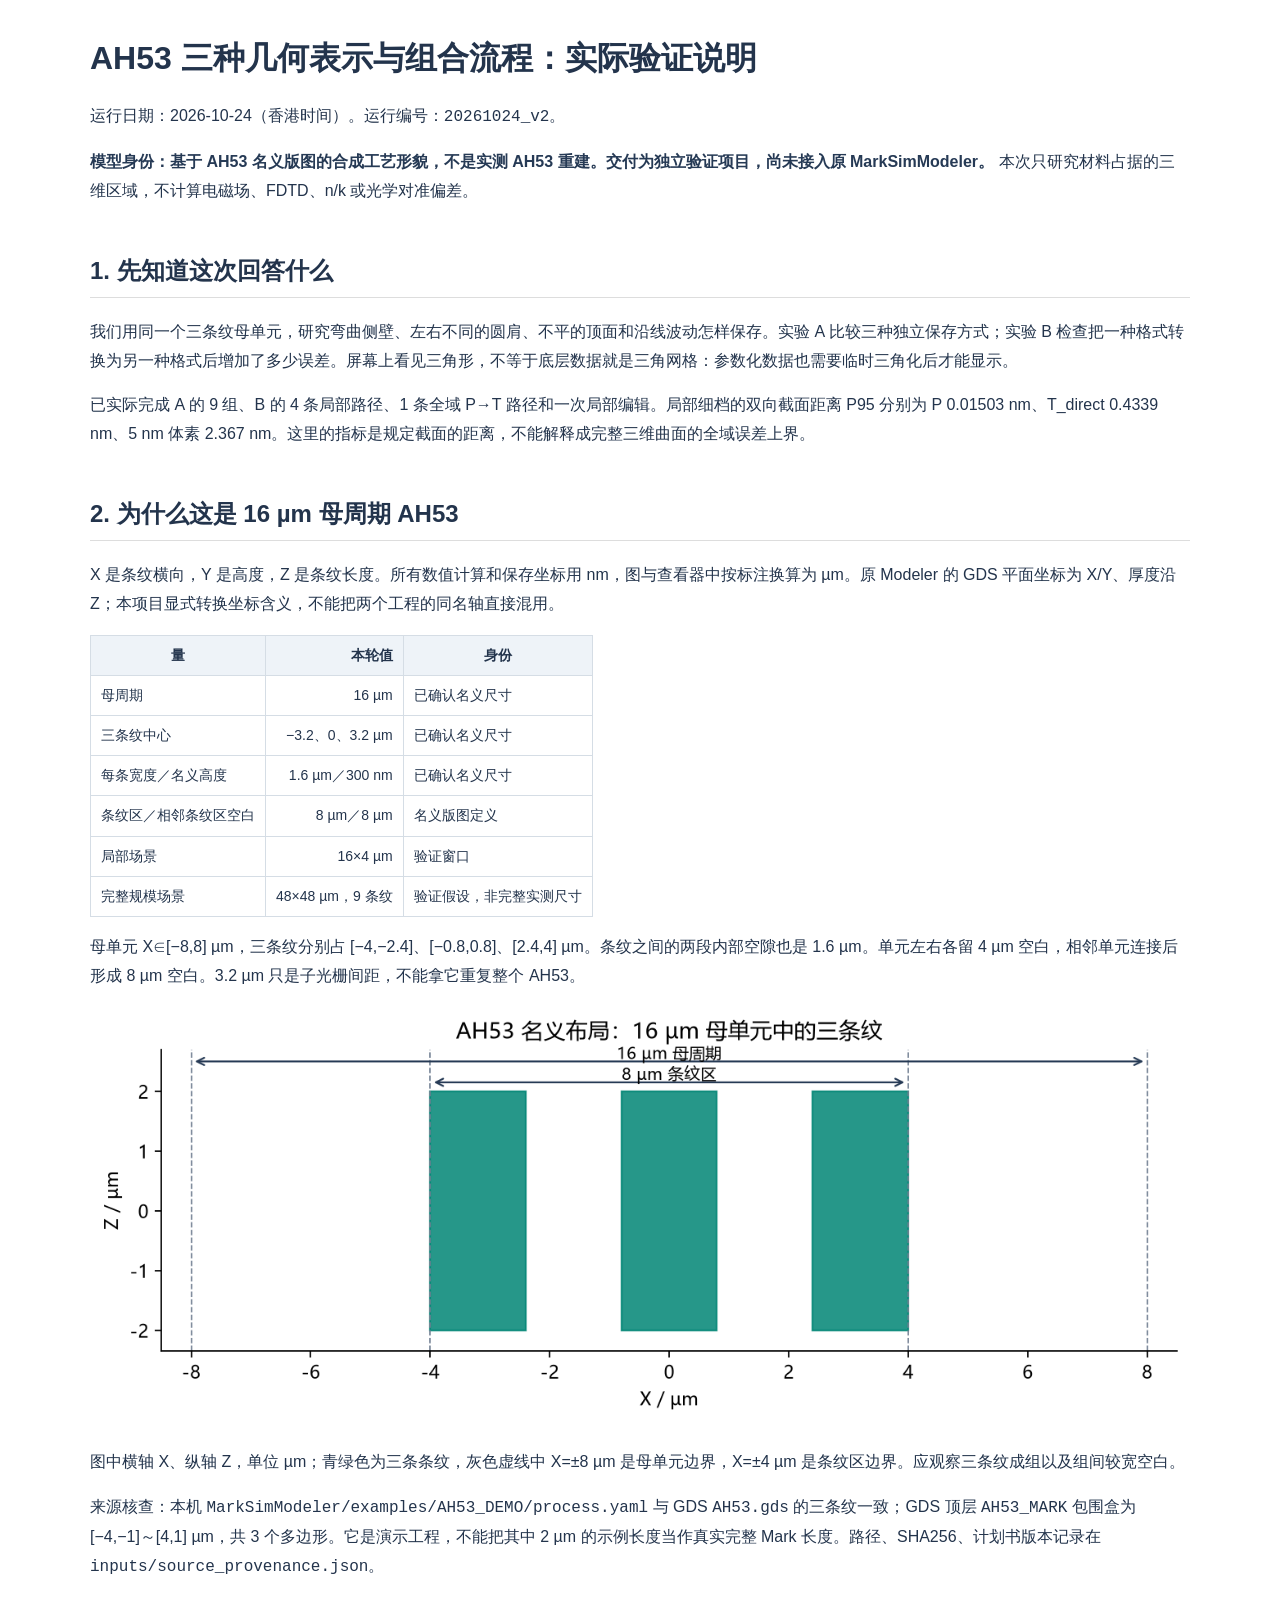
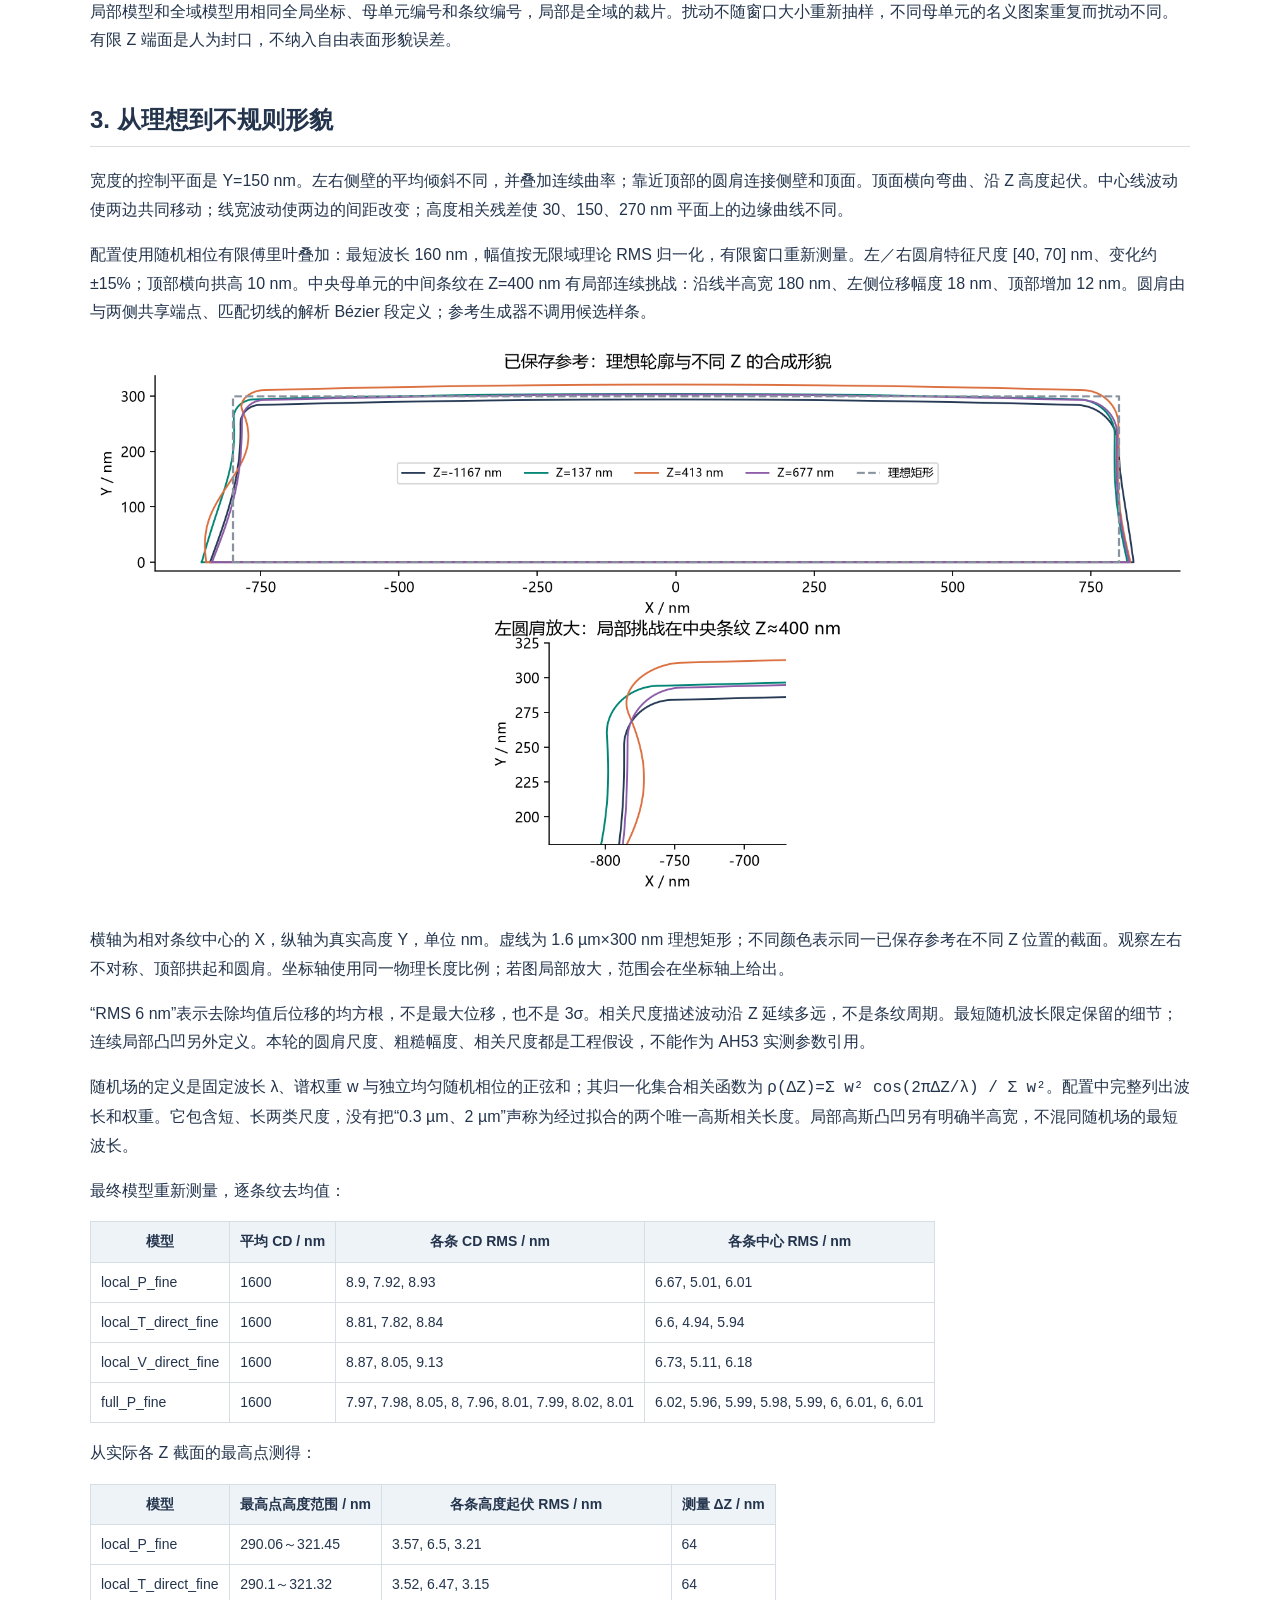
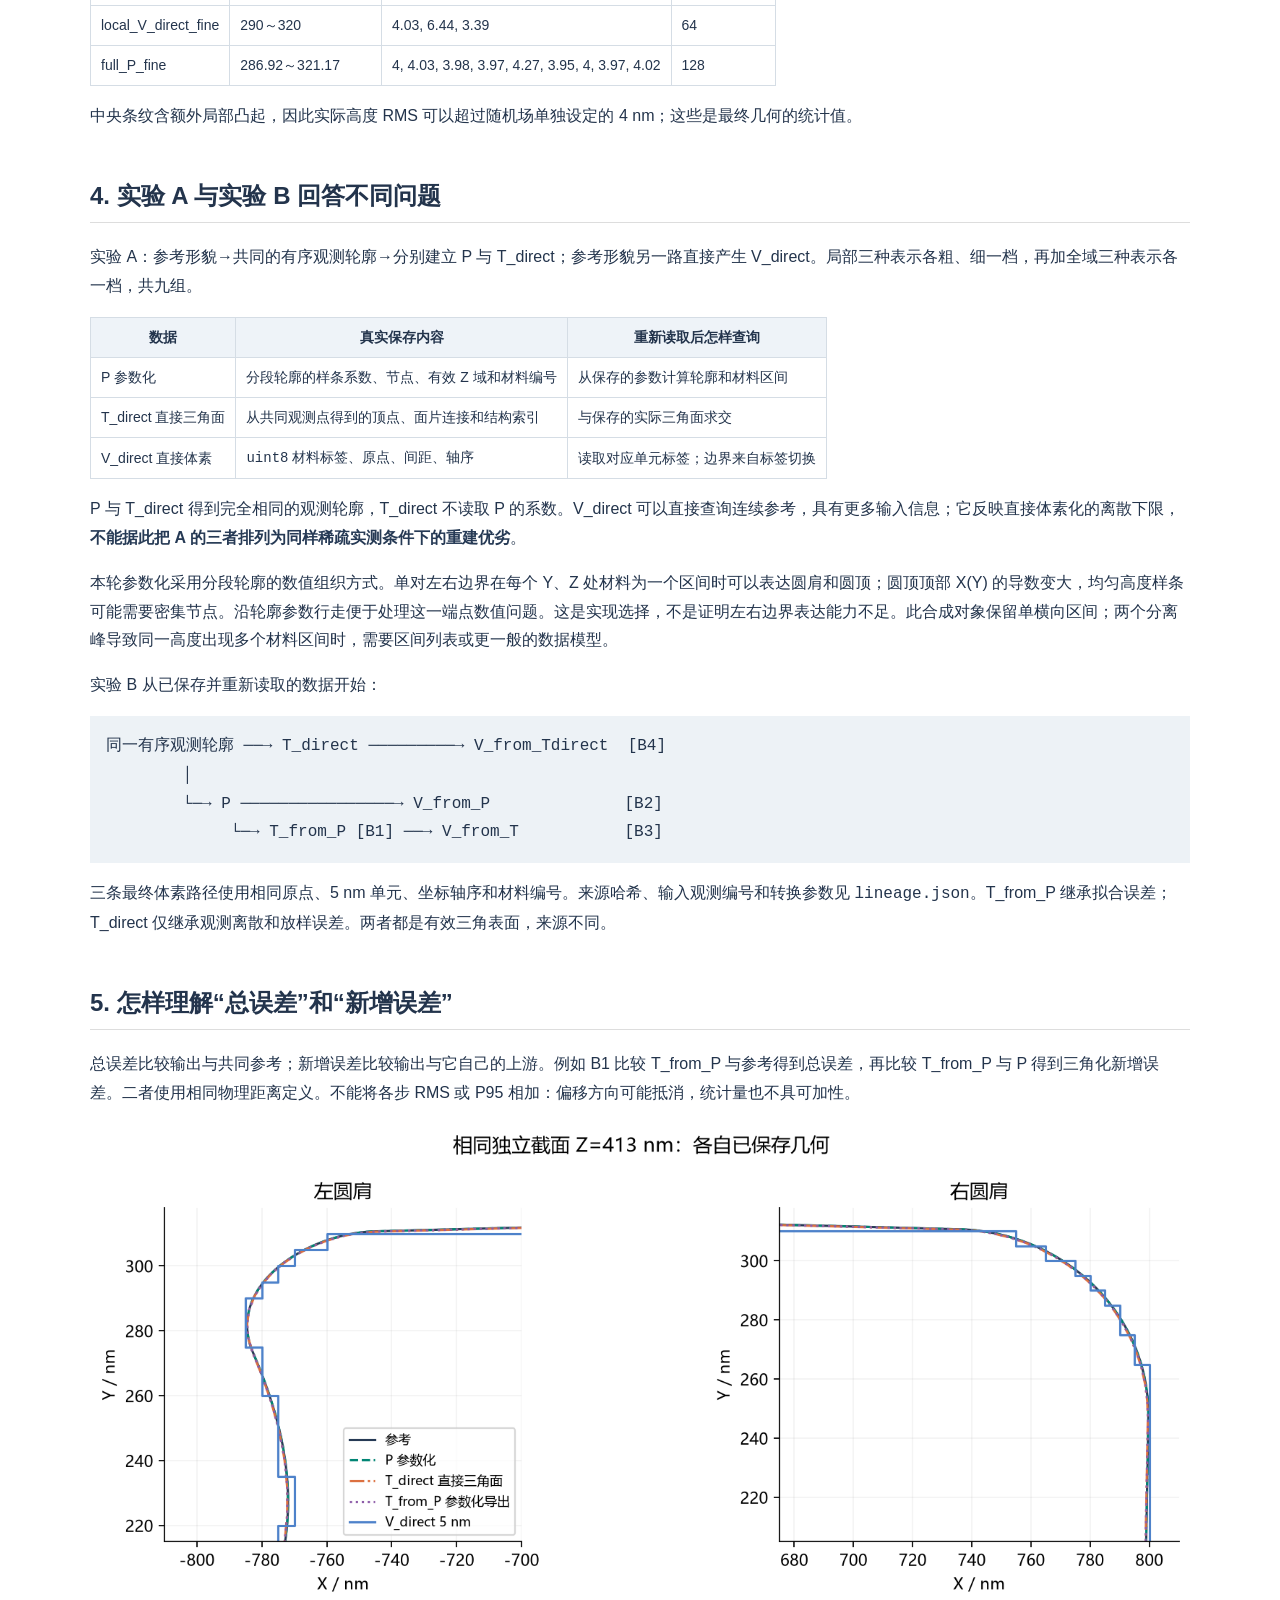
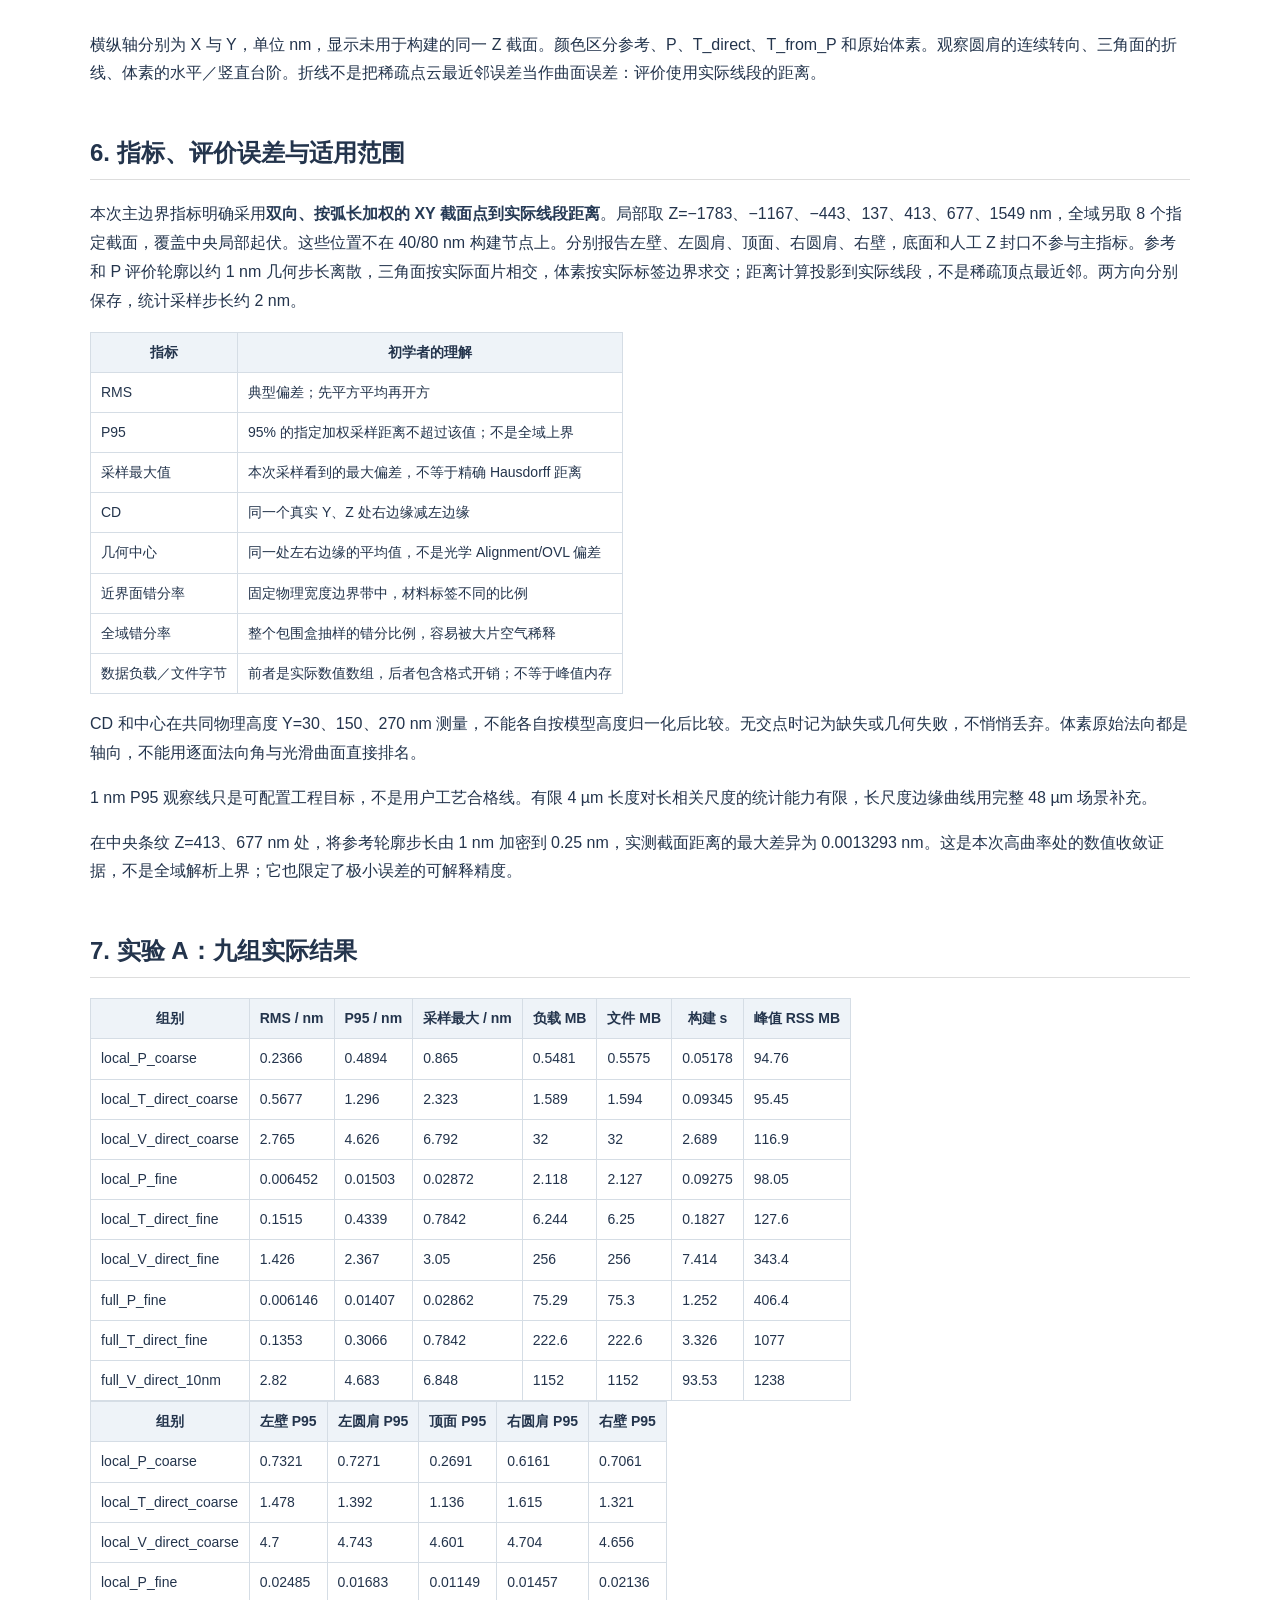
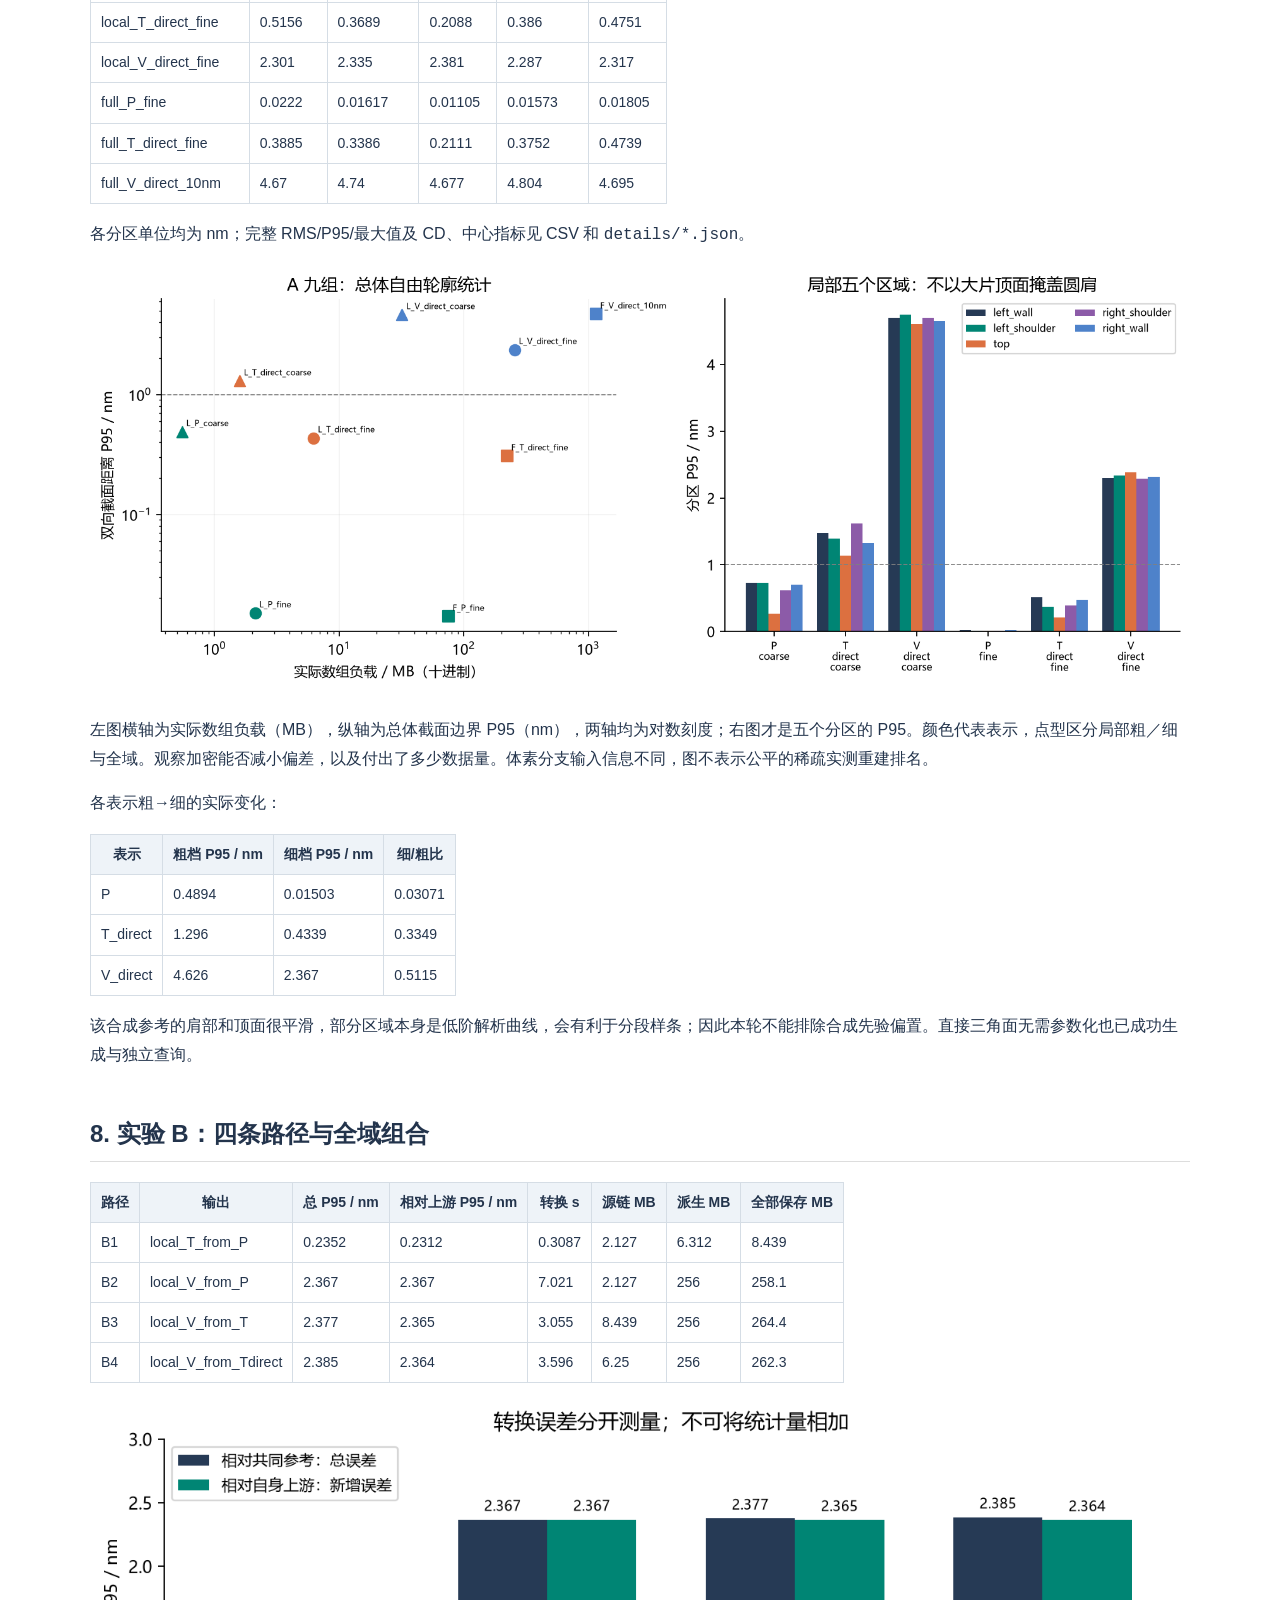
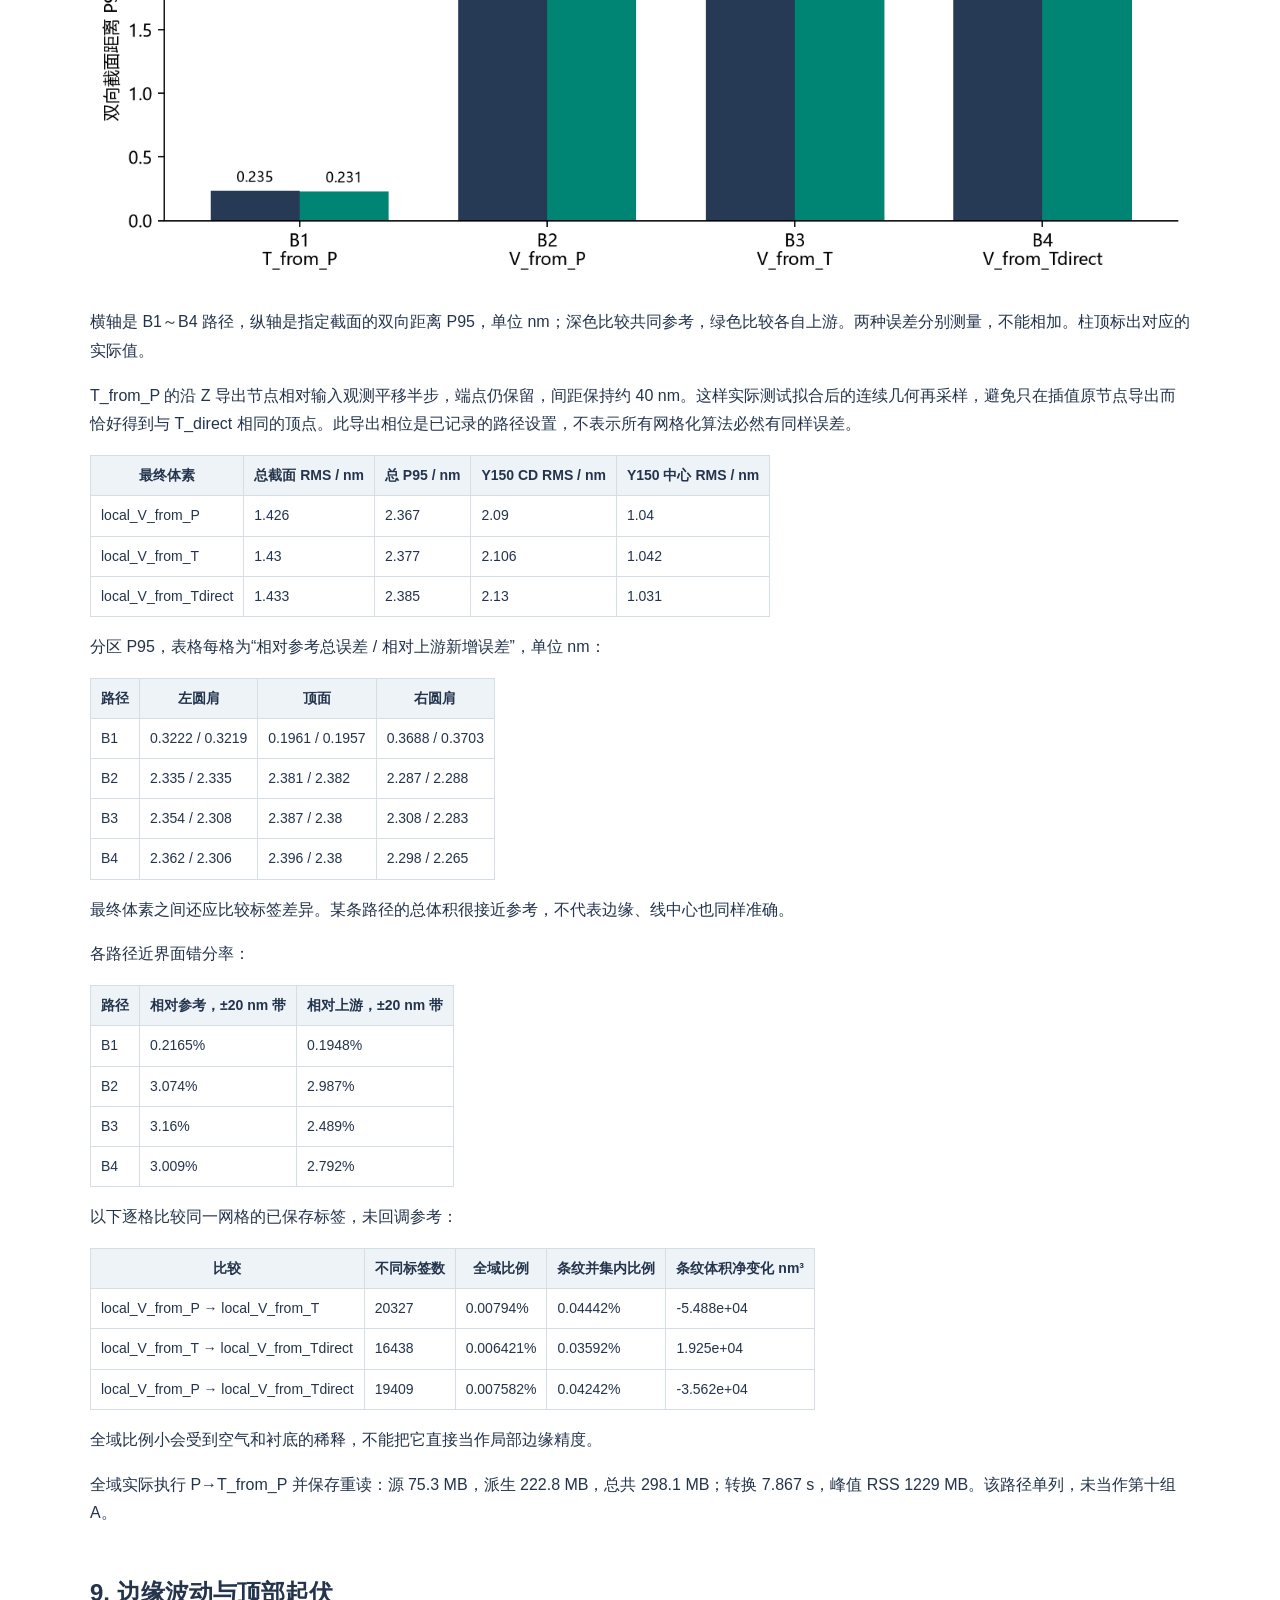
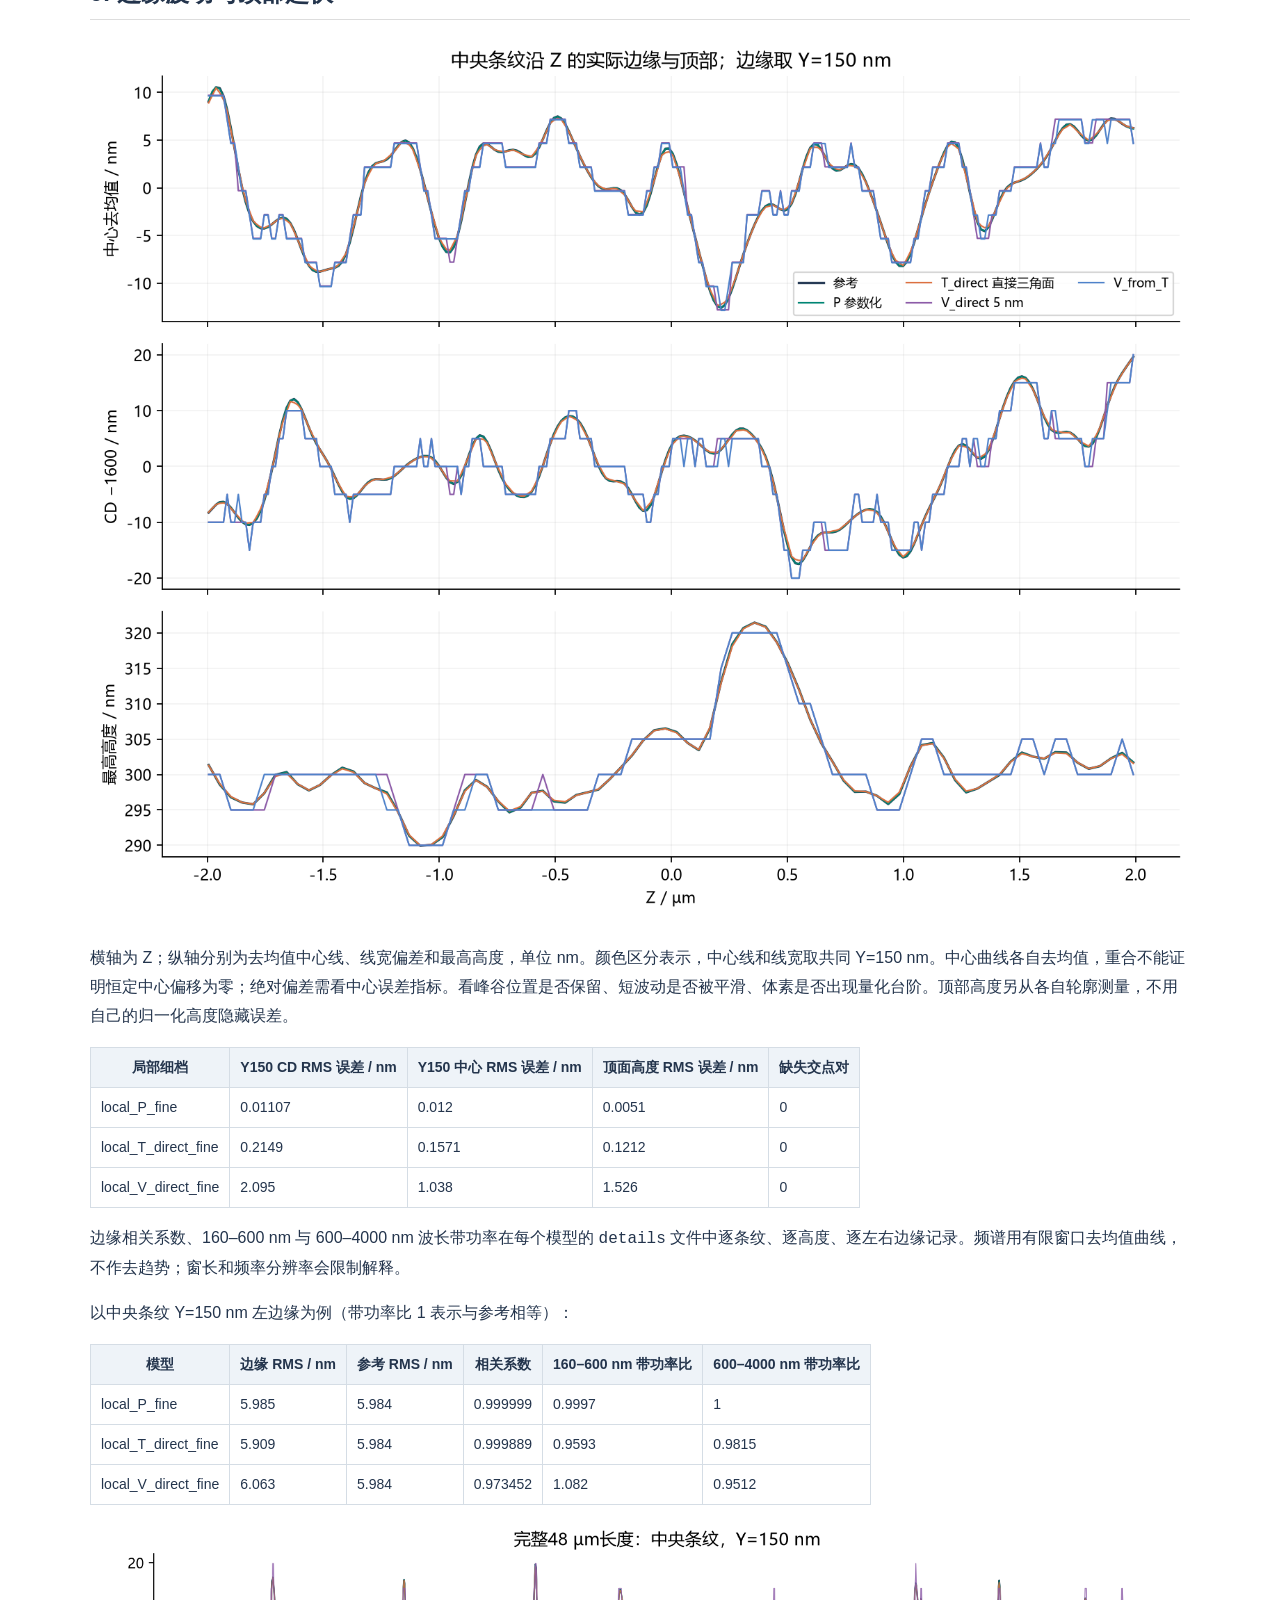
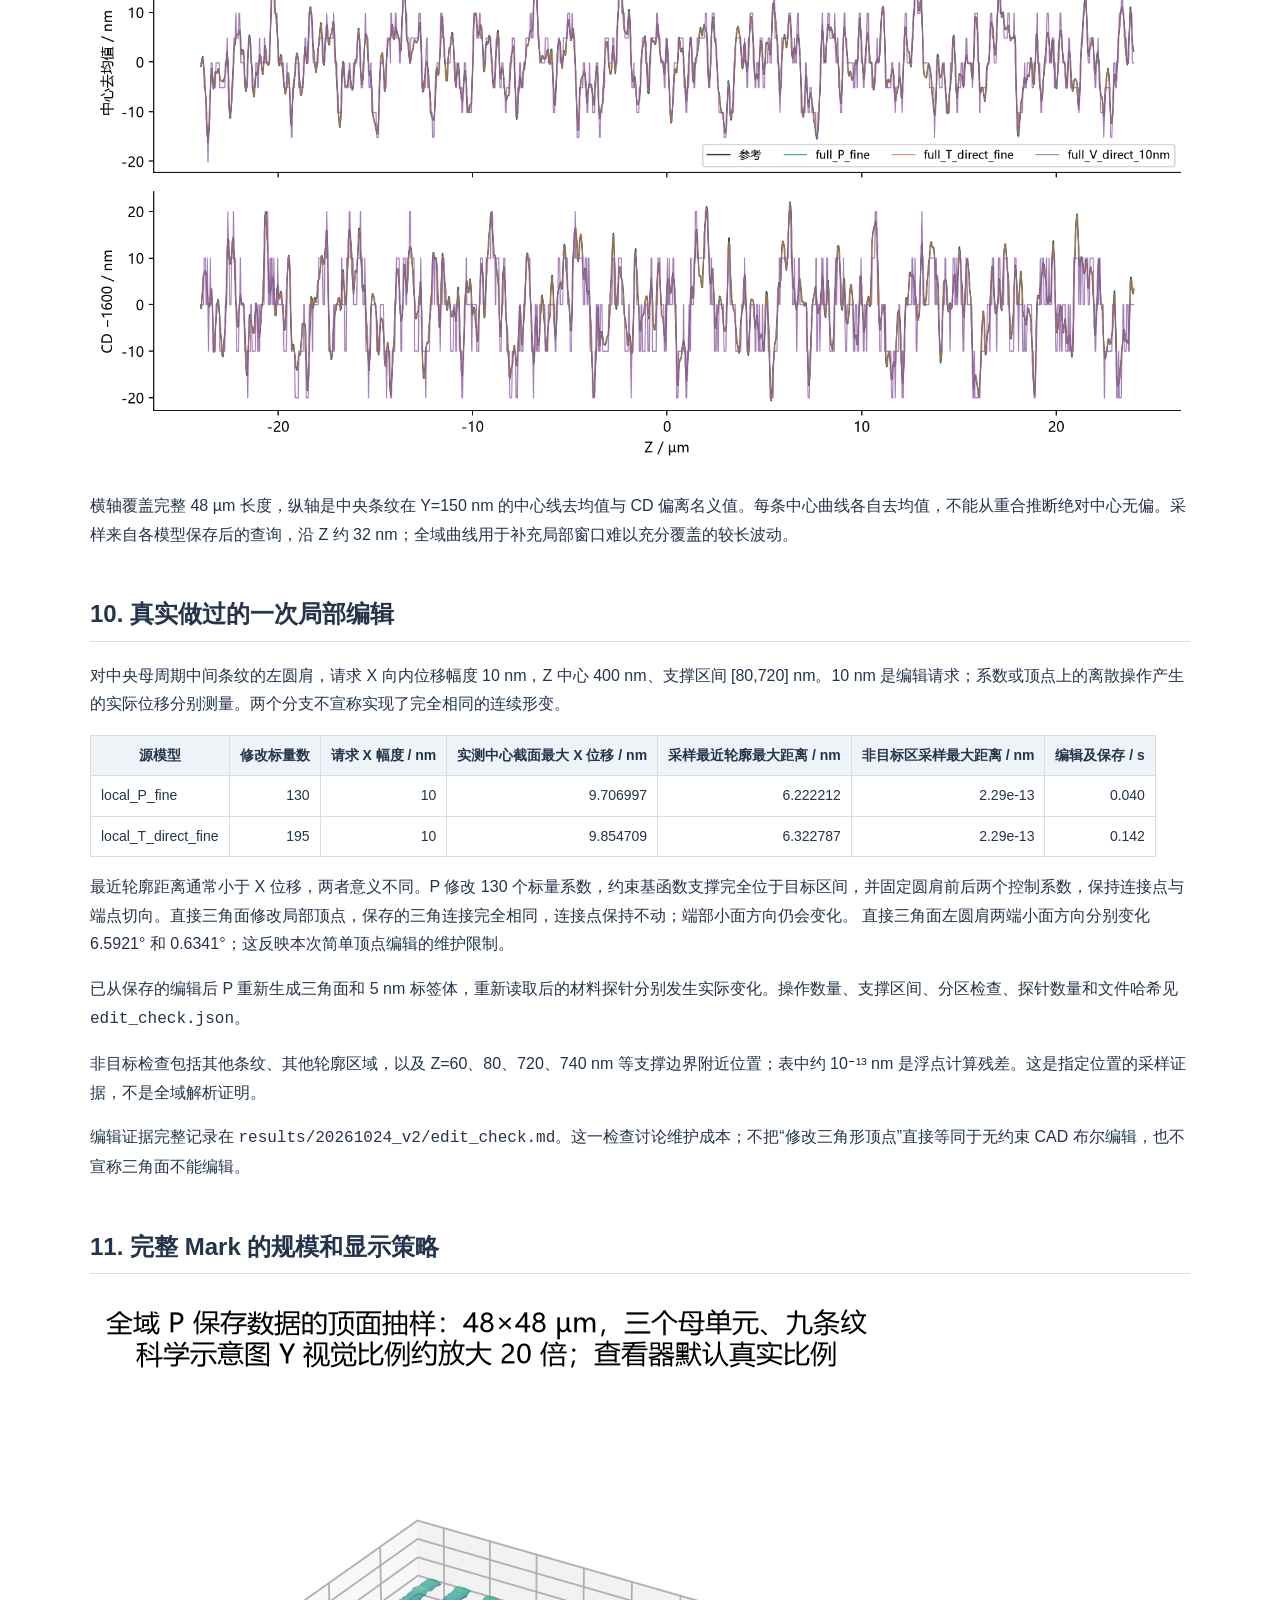
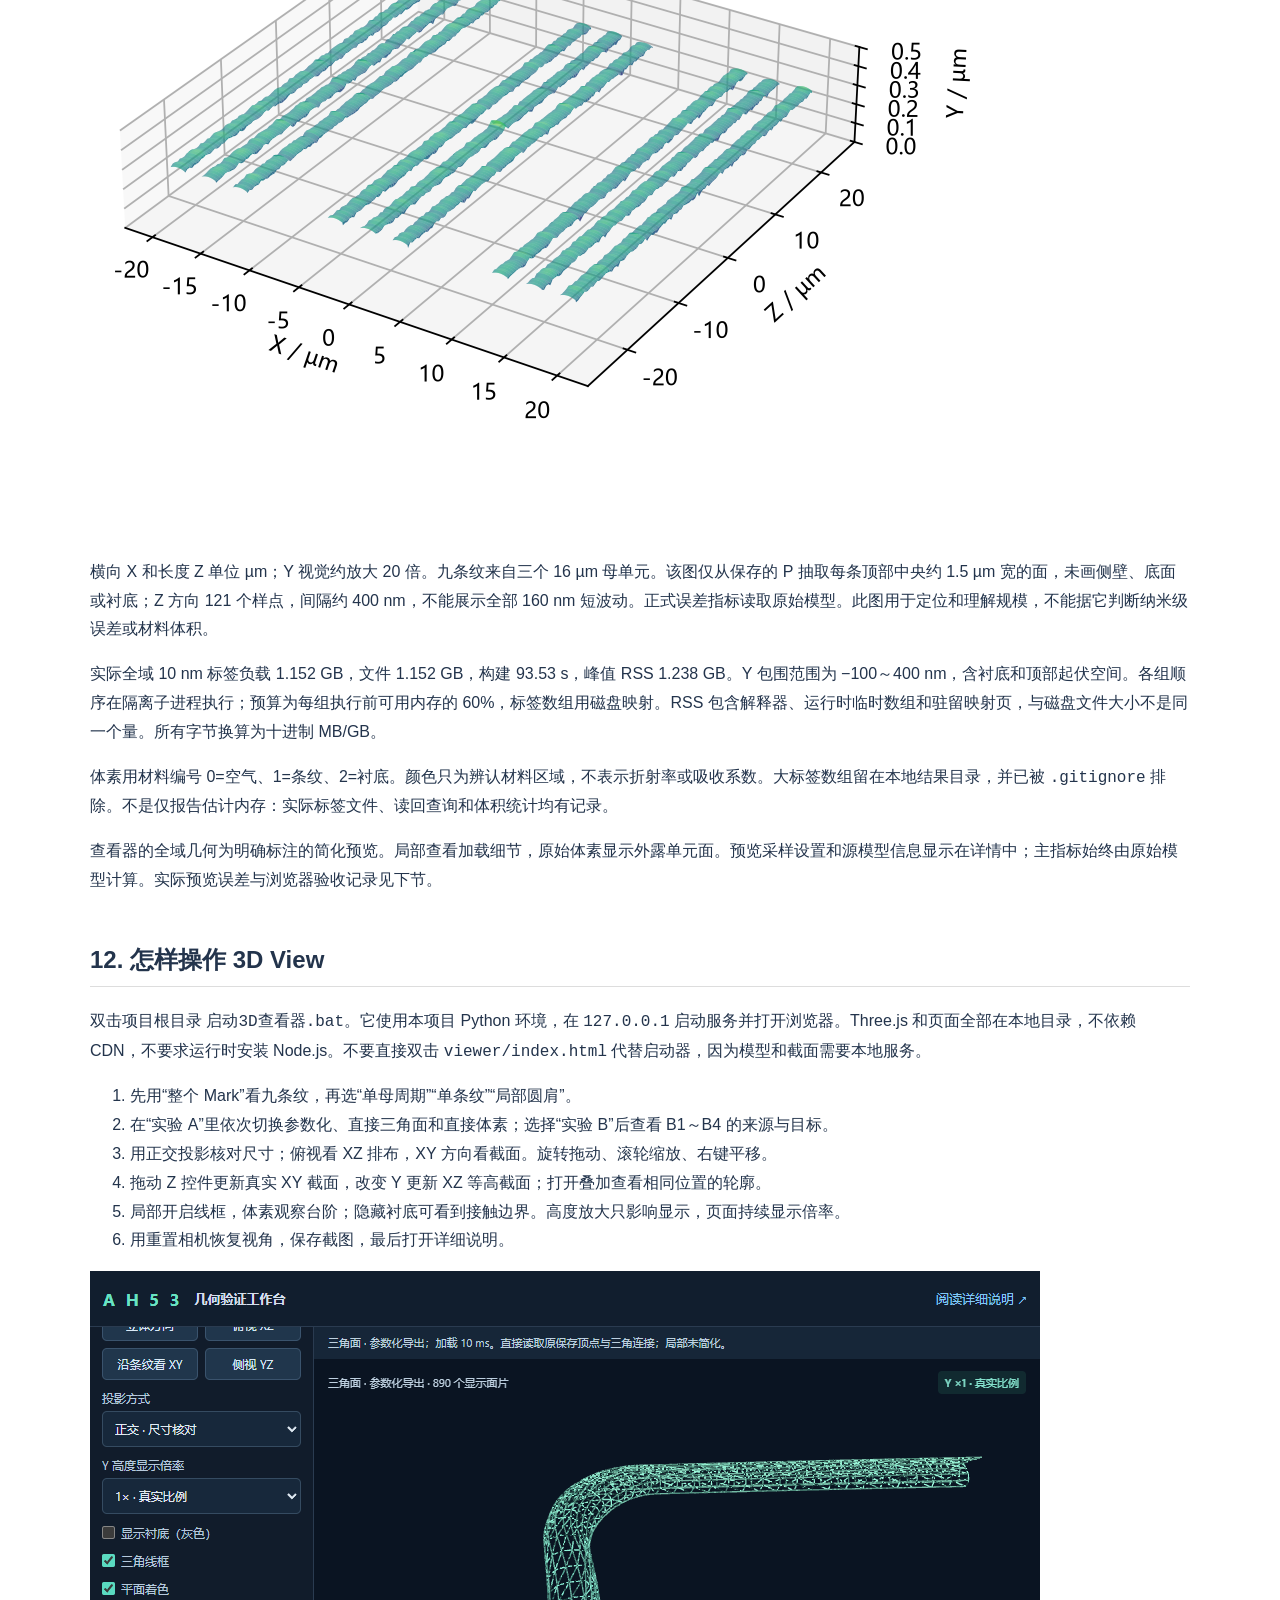
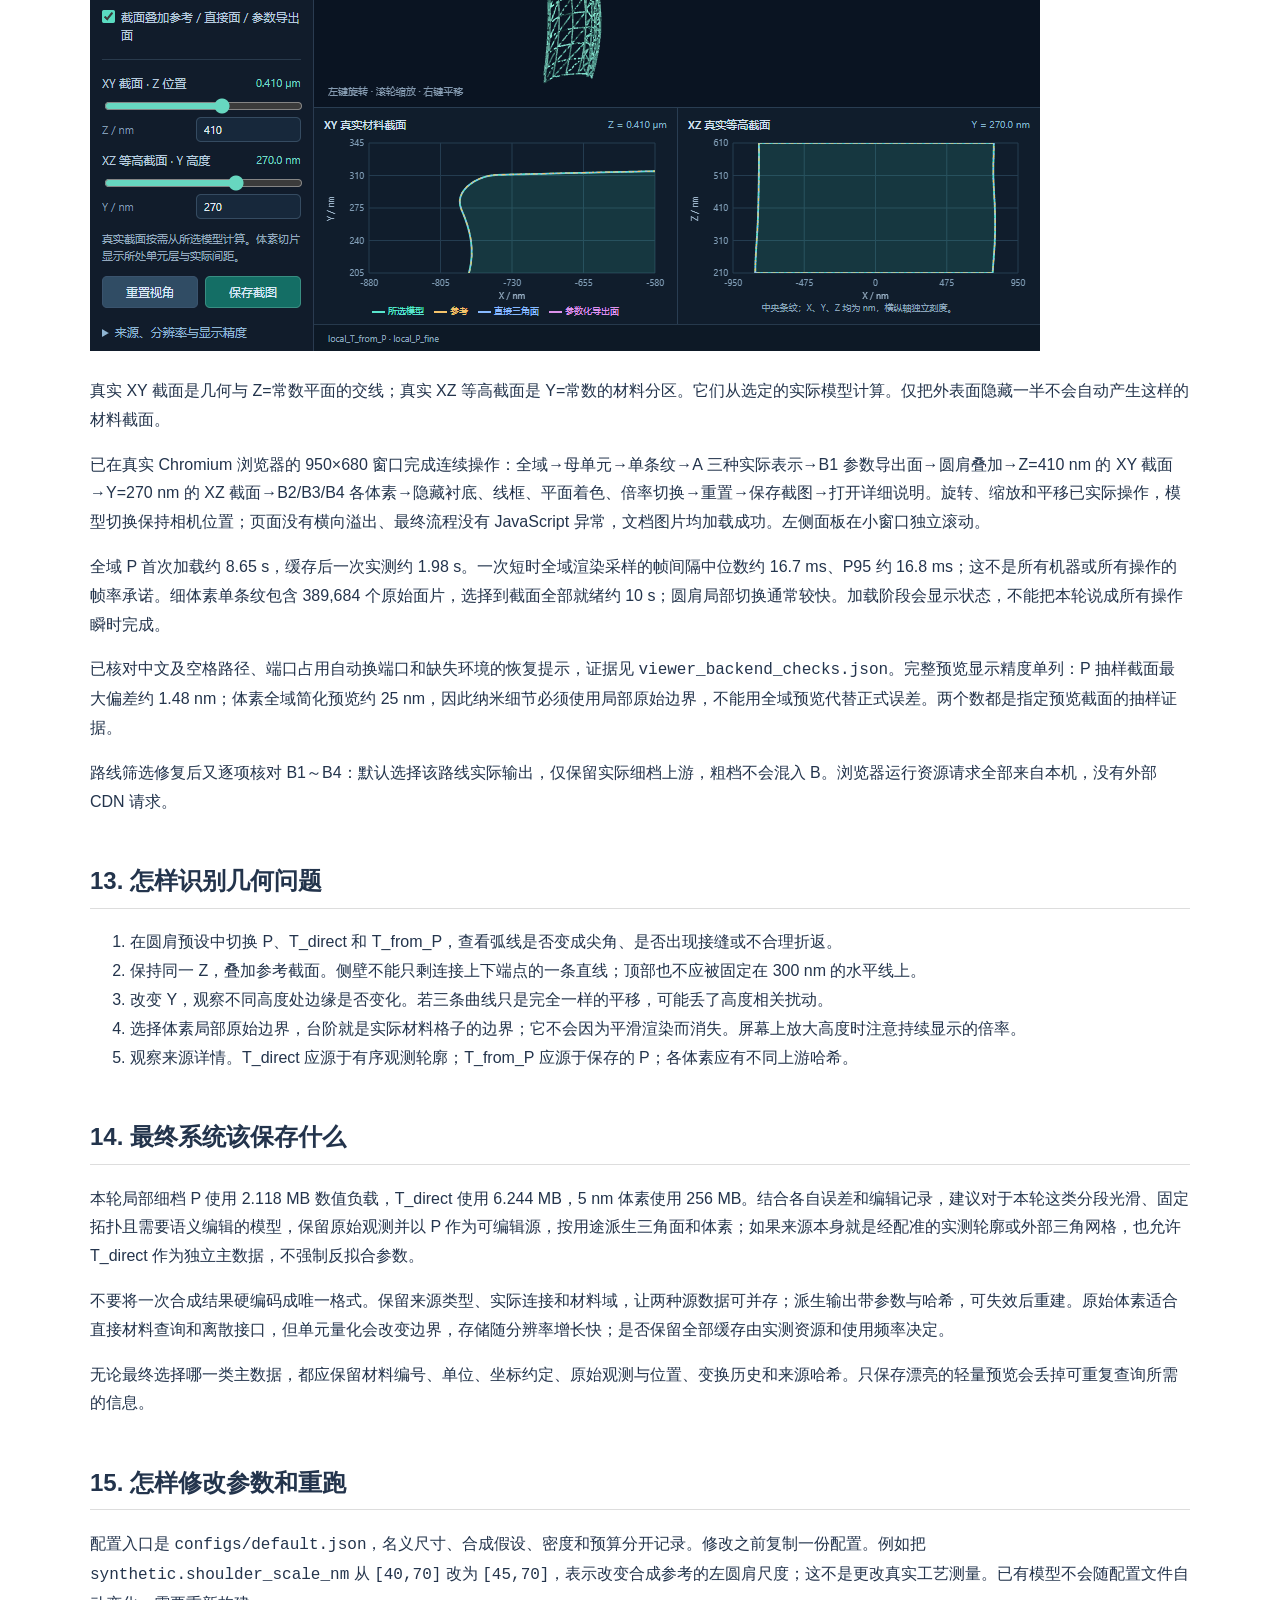
==== 3D-Geometry/ah53-geometry-validation/AH53_三种几何表示验证_技术验证报告.html @ 8f098550 "Add AH53 geometry validation and illustrated beginner guide" ====
<!doctype html><html lang="zh-CN"><meta charset="utf-8"><meta name="viewport" content="width=device-width,initial-scale=1"><title>AH53 几何验证说明</title><style>body{font:16px/1.8 "Microsoft YaHei",sans-serif;color:#23344c;max-width:1100px;margin:36px auto;padding:0 24px}h1,h2{line-height:1.4}h2{margin-top:2em;border-bottom:1px solid #ddd;padding-bottom:.4em}table{display:block;overflow:auto;border-collapse:collapse;font-size:14px}th,td{padding:7px 10px;border:1px solid #d5dde5}th{background:#eef3f8}img{max-width:100%;height:auto}pre{background:#edf2f6;padding:16px;overflow:auto}a{color:#067c79}code{font-family:Consolas,monospace}strong{color:#263a55}</style><body><h1 id="ah53">AH53 三种几何表示与组合流程：实际验证说明</h1>
<p>运行日期：2026-10-24（香港时间）。运行编号：<code>20261024_v2</code>。</p>
<p><strong>模型身份：基于 AH53 名义版图的合成工艺形貌，不是实测 AH53 重建。交付为独立验证项目，尚未接入原 MarkSimModeler。</strong> 本次只研究材料占据的三维区域，不计算电磁场、FDTD、n/k 或光学对准偏差。</p>
<h2 id="1">1. 先知道这次回答什么</h2>
<p>我们用同一个三条纹母单元，研究弯曲侧壁、左右不同的圆肩、不平的顶面和沿线波动怎样保存。实验 A 比较三种独立保存方式；实验 B 检查把一种格式转换为另一种格式后增加了多少误差。屏幕上看见三角形，不等于底层数据就是三角网格：参数化数据也需要临时三角化后才能显示。</p>
<p>已实际完成 A 的 9 组、B 的 4 条局部路径、1 条全域 P→T 路径和一次局部编辑。局部细档的双向截面距离 P95 分别为 P 0.01503 nm、T_direct 0.4339 nm、5 nm 体素 2.367 nm。这里的指标是规定截面的距离，不能解释成完整三维曲面的全域误差上界。</p>
<h2 id="2-16-m-ah53">2. 为什么这是 16 µm 母周期 AH53</h2>
<p>X 是条纹横向，Y 是高度，Z 是条纹长度。所有数值计算和保存坐标用 nm，图与查看器中按标注换算为 µm。原 Modeler 的 GDS 平面坐标为 X/Y、厚度沿 Z；本项目显式转换坐标含义，不能把两个工程的同名轴直接混用。</p>
<table>
<thead>
<tr>
<th>量</th>
<th style="text-align: right;">本轮值</th>
<th>身份</th>
</tr>
</thead>
<tbody>
<tr>
<td>母周期</td>
<td style="text-align: right;">16 µm</td>
<td>已确认名义尺寸</td>
</tr>
<tr>
<td>三条纹中心</td>
<td style="text-align: right;">−3.2、0、3.2 µm</td>
<td>已确认名义尺寸</td>
</tr>
<tr>
<td>每条宽度／名义高度</td>
<td style="text-align: right;">1.6 µm／300 nm</td>
<td>已确认名义尺寸</td>
</tr>
<tr>
<td>条纹区／相邻条纹区空白</td>
<td style="text-align: right;">8 µm／8 µm</td>
<td>名义版图定义</td>
</tr>
<tr>
<td>局部场景</td>
<td style="text-align: right;">16×4 µm</td>
<td>验证窗口</td>
</tr>
<tr>
<td>完整规模场景</td>
<td style="text-align: right;">48×48 µm，9 条纹</td>
<td>验证假设，非完整实测尺寸</td>
</tr>
</tbody>
</table>
<p>母单元 X∈[−8,8] µm，三条纹分别占 [−4,−2.4]、[−0.8,0.8]、[2.4,4] µm。条纹之间的两段内部空隙也是 1.6 µm。单元左右各留 4 µm 空白，相邻单元连接后形成 8 µm 空白。3.2 µm 只是子光栅间距，不能拿它重复整个 AH53。</p>
<p><img alt="名义布局" src="results/20261024_v2/figures/01_nominal_layout.png" /></p>
<p>图中横轴 X、纵轴 Z，单位 µm；青绿色为三条条纹，灰色虚线中 X=±8 µm 是母单元边界，X=±4 µm 是条纹区边界。应观察三条纹成组以及组间较宽空白。</p>
<p>来源核查：本机 <code>MarkSimModeler/examples/AH53_DEMO/process.yaml</code> 与 GDS <code>AH53.gds</code> 的三条纹一致；GDS 顶层 <code>AH53_MARK</code> 包围盒为 [−4,−1]～[4,1] µm，共 3 个多边形。它是演示工程，不能把其中 2 µm 的示例长度当作真实完整 Mark 长度。路径、SHA256、计划书版本记录在 <code>inputs/source_provenance.json</code>。</p>
<p>局部模型和全域模型用相同全局坐标、母单元编号和条纹编号，局部是全域的裁片。扰动不随窗口大小重新抽样，不同母单元的名义图案重复而扰动不同。有限 Z 端面是人为封口，不纳入自由表面形貌误差。</p>
<h2 id="3">3. 从理想到不规则形貌</h2>
<p>宽度的控制平面是 Y=150 nm。左右侧壁的平均倾斜不同，并叠加连续曲率；靠近顶部的圆肩连接侧壁和顶面。顶面横向弯曲、沿 Z 高度起伏。中心线波动使两边共同移动；线宽波动使两边的间距改变；高度相关残差使 30、150、270 nm 平面上的边缘曲线不同。</p>
<p>配置使用随机相位有限傅里叶叠加：最短波长 160 nm，幅值按无限域理论 RMS 归一化，有限窗口重新测量。左／右圆肩特征尺度 [40, 70] nm、变化约 ±15%；顶部横向拱高 10 nm。中央母单元的中间条纹在 Z=400 nm 有局部连续挑战：沿线半高宽 180 nm、左侧位移幅度 18 nm、顶部增加 12 nm。圆肩由与两侧共享端点、匹配切线的解析 Bézier 段定义；参考生成器不调用候选样条。</p>
<p><img alt="理想与合成截面对照" src="results/20261024_v2/figures/02_cross_sections.png" /></p>
<p>横轴为相对条纹中心的 X，纵轴为真实高度 Y，单位 nm。虚线为 1.6 µm×300 nm 理想矩形；不同颜色表示同一已保存参考在不同 Z 位置的截面。观察左右不对称、顶部拱起和圆肩。坐标轴使用同一物理长度比例；若图局部放大，范围会在坐标轴上给出。</p>
<p>“RMS 6 nm”表示去除均值后位移的均方根，不是最大位移，也不是 3σ。相关尺度描述波动沿 Z 延续多远，不是条纹周期。最短随机波长限定保留的细节；连续局部凸凹另外定义。本轮的圆肩尺度、粗糙幅度、相关尺度都是工程假设，不能作为 AH53 实测参数引用。</p>
<p>随机场的定义是固定波长 λ、谱权重 w 与独立均匀随机相位的正弦和；其归一化集合相关函数为 <code>ρ(ΔZ)=Σ w² cos(2πΔZ/λ) / Σ w²</code>。配置中完整列出波长和权重。它包含短、长两类尺度，没有把“0.3 µm、2 µm”声称为经过拟合的两个唯一高斯相关长度。局部高斯凸凹另有明确半高宽，不混同随机场的最短波长。</p>
<p>最终模型重新测量，逐条纹去均值：</p>
<table>
<thead>
<tr>
<th>模型</th>
<th>平均 CD / nm</th>
<th>各条 CD RMS / nm</th>
<th>各条中心 RMS / nm</th>
</tr>
</thead>
<tbody>
<tr>
<td>local_P_fine</td>
<td>1600</td>
<td>8.9, 7.92, 8.93</td>
<td>6.67, 5.01, 6.01</td>
</tr>
<tr>
<td>local_T_direct_fine</td>
<td>1600</td>
<td>8.81, 7.82, 8.84</td>
<td>6.6, 4.94, 5.94</td>
</tr>
<tr>
<td>local_V_direct_fine</td>
<td>1600</td>
<td>8.87, 8.05, 9.13</td>
<td>6.73, 5.11, 6.18</td>
</tr>
<tr>
<td>full_P_fine</td>
<td>1600</td>
<td>7.97, 7.98, 8.05, 8, 7.96, 8.01, 7.99, 8.02, 8.01</td>
<td>6.02, 5.96, 5.99, 5.98, 5.99, 6, 6.01, 6, 6.01</td>
</tr>
</tbody>
</table>
<p>从实际各 Z 截面的最高点测得：</p>
<table>
<thead>
<tr>
<th>模型</th>
<th>最高点高度范围 / nm</th>
<th>各条高度起伏 RMS / nm</th>
<th>测量 ΔZ / nm</th>
</tr>
</thead>
<tbody>
<tr>
<td>local_P_fine</td>
<td>290.06～321.45</td>
<td>3.57, 6.5, 3.21</td>
<td>64</td>
</tr>
<tr>
<td>local_T_direct_fine</td>
<td>290.1～321.32</td>
<td>3.52, 6.47, 3.15</td>
<td>64</td>
</tr>
<tr>
<td>local_V_direct_fine</td>
<td>290～320</td>
<td>4.03, 6.44, 3.39</td>
<td>64</td>
</tr>
<tr>
<td>full_P_fine</td>
<td>286.92～321.17</td>
<td>4, 4.03, 3.98, 3.97, 4.27, 3.95, 4, 3.97, 4.02</td>
<td>128</td>
</tr>
</tbody>
</table>
<p>中央条纹含额外局部凸起，因此实际高度 RMS 可以超过随机场单独设定的 4 nm；这些是最终几何的统计值。</p>
<h2 id="4-a-b">4. 实验 A 与实验 B 回答不同问题</h2>
<p>实验 A：参考形貌→共同的有序观测轮廓→分别建立 P 与 T_direct；参考形貌另一路直接产生 V_direct。局部三种表示各粗、细一档，再加全域三种表示各一档，共九组。</p>
<table>
<thead>
<tr>
<th>数据</th>
<th>真实保存内容</th>
<th>重新读取后怎样查询</th>
</tr>
</thead>
<tbody>
<tr>
<td>P 参数化</td>
<td>分段轮廓的样条系数、节点、有效 Z 域和材料编号</td>
<td>从保存的参数计算轮廓和材料区间</td>
</tr>
<tr>
<td>T_direct 直接三角面</td>
<td>从共同观测点得到的顶点、面片连接和结构索引</td>
<td>与保存的实际三角面求交</td>
</tr>
<tr>
<td>V_direct 直接体素</td>
<td><code>uint8</code> 材料标签、原点、间距、轴序</td>
<td>读取对应单元标签；边界来自标签切换</td>
</tr>
</tbody>
</table>
<p>P 与 T_direct 得到完全相同的观测轮廓，T_direct 不读取 P 的系数。V_direct 可以直接查询连续参考，具有更多输入信息；它反映直接体素化的离散下限，<strong>不能据此把 A 的三者排列为同样稀疏实测条件下的重建优劣</strong>。</p>
<p>本轮参数化采用分段轮廓的数值组织方式。单对左右边界在每个 Y、Z 处材料为一个区间时可以表达圆肩和圆顶；圆顶顶部 X(Y) 的导数变大，均匀高度样条可能需要密集节点。沿轮廓参数行走便于处理这一端点数值问题。这是实现选择，不是证明左右边界表达能力不足。此合成对象保留单横向区间；两个分离峰导致同一高度出现多个材料区间时，需要区间列表或更一般的数据模型。</p>
<p>实验 B 从已保存并重新读取的数据开始：</p>
<pre><code class="language-text">同一有序观测轮廓 ──→ T_direct ─────────→ V_from_Tdirect  [B4]
        │
        └─→ P ────────────────→ V_from_P              [B2]
             └─→ T_from_P [B1] ──→ V_from_T           [B3]
</code></pre>
<p>三条最终体素路径使用相同原点、5 nm 单元、坐标轴序和材料编号。来源哈希、输入观测编号和转换参数见 <code>lineage.json</code>。T_from_P 继承拟合误差；T_direct 仅继承观测离散和放样误差。两者都是有效三角表面，来源不同。</p>
<h2 id="5">5. 怎样理解“总误差”和“新增误差”</h2>
<p>总误差比较输出与共同参考；新增误差比较输出与它自己的上游。例如 B1 比较 T_from_P 与参考得到总误差，再比较 T_from_P 与 P 得到三角化新增误差。二者使用相同物理距离定义。不能将各步 RMS 或 P95 相加：偏移方向可能抵消，统计量也不具可加性。</p>
<p><img alt="圆肩局部比较" src="results/20261024_v2/figures/03_shoulder_comparison.png" /></p>
<p>横纵轴分别为 X 与 Y，单位 nm，显示未用于构建的同一 Z 截面。颜色区分参考、P、T_direct、T_from_P 和原始体素。观察圆肩的连续转向、三角面的折线、体素的水平／竖直台阶。折线不是把稀疏点云最近邻误差当作曲面误差：评价使用实际线段的距离。</p>
<h2 id="6">6. 指标、评价误差与适用范围</h2>
<p>本次主边界指标明确采用<strong>双向、按弧长加权的 XY 截面点到实际线段距离</strong>。局部取 Z=−1783、−1167、−443、137、413、677、1549 nm，全域另取 8 个指定截面，覆盖中央局部起伏。这些位置不在 40/80 nm 构建节点上。分别报告左壁、左圆肩、顶面、右圆肩、右壁，底面和人工 Z 封口不参与主指标。参考和 P 评价轮廓以约 1 nm 几何步长离散，三角面按实际面片相交，体素按实际标签边界求交；距离计算投影到实际线段，不是稀疏顶点最近邻。两方向分别保存，统计采样步长约 2 nm。</p>
<table>
<thead>
<tr>
<th>指标</th>
<th>初学者的理解</th>
</tr>
</thead>
<tbody>
<tr>
<td>RMS</td>
<td>典型偏差；先平方平均再开方</td>
</tr>
<tr>
<td>P95</td>
<td>95% 的指定加权采样距离不超过该值；不是全域上界</td>
</tr>
<tr>
<td>采样最大值</td>
<td>本次采样看到的最大偏差，不等于精确 Hausdorff 距离</td>
</tr>
<tr>
<td>CD</td>
<td>同一个真实 Y、Z 处右边缘减左边缘</td>
</tr>
<tr>
<td>几何中心</td>
<td>同一处左右边缘的平均值，不是光学 Alignment/OVL 偏差</td>
</tr>
<tr>
<td>近界面错分率</td>
<td>固定物理宽度边界带中，材料标签不同的比例</td>
</tr>
<tr>
<td>全域错分率</td>
<td>整个包围盒抽样的错分比例，容易被大片空气稀释</td>
</tr>
<tr>
<td>数据负载／文件字节</td>
<td>前者是实际数值数组，后者包含格式开销；不等于峰值内存</td>
</tr>
</tbody>
</table>
<p>CD 和中心在共同物理高度 Y=30、150、270 nm 测量，不能各自按模型高度归一化后比较。无交点时记为缺失或几何失败，不悄悄丢弃。体素原始法向都是轴向，不能用逐面法向角与光滑曲面直接排名。</p>
<p>1 nm P95 观察线只是可配置工程目标，不是用户工艺合格线。有限 4 µm 长度对长相关尺度的统计能力有限，长尺度边缘曲线用完整 48 µm 场景补充。</p>
<p>在中央条纹 Z=413、677 nm 处，将参考轮廓步长由 1 nm 加密到 0.25 nm，实测截面距离的最大差异为 0.0013293 nm。这是本次高曲率处的数值收敛证据，不是全域解析上界；它也限定了极小误差的可解释精度。</p>
<h2 id="7-a">7. 实验 A：九组实际结果</h2>
<table>
<thead>
<tr>
<th>组别</th>
<th>RMS / nm</th>
<th>P95 / nm</th>
<th>采样最大 / nm</th>
<th>负载 MB</th>
<th>文件 MB</th>
<th>构建 s</th>
<th>峰值 RSS MB</th>
</tr>
</thead>
<tbody>
<tr>
<td>local_P_coarse</td>
<td>0.2366</td>
<td>0.4894</td>
<td>0.865</td>
<td>0.5481</td>
<td>0.5575</td>
<td>0.05178</td>
<td>94.76</td>
</tr>
<tr>
<td>local_T_direct_coarse</td>
<td>0.5677</td>
<td>1.296</td>
<td>2.323</td>
<td>1.589</td>
<td>1.594</td>
<td>0.09345</td>
<td>95.45</td>
</tr>
<tr>
<td>local_V_direct_coarse</td>
<td>2.765</td>
<td>4.626</td>
<td>6.792</td>
<td>32</td>
<td>32</td>
<td>2.689</td>
<td>116.9</td>
</tr>
<tr>
<td>local_P_fine</td>
<td>0.006452</td>
<td>0.01503</td>
<td>0.02872</td>
<td>2.118</td>
<td>2.127</td>
<td>0.09275</td>
<td>98.05</td>
</tr>
<tr>
<td>local_T_direct_fine</td>
<td>0.1515</td>
<td>0.4339</td>
<td>0.7842</td>
<td>6.244</td>
<td>6.25</td>
<td>0.1827</td>
<td>127.6</td>
</tr>
<tr>
<td>local_V_direct_fine</td>
<td>1.426</td>
<td>2.367</td>
<td>3.05</td>
<td>256</td>
<td>256</td>
<td>7.414</td>
<td>343.4</td>
</tr>
<tr>
<td>full_P_fine</td>
<td>0.006146</td>
<td>0.01407</td>
<td>0.02862</td>
<td>75.29</td>
<td>75.3</td>
<td>1.252</td>
<td>406.4</td>
</tr>
<tr>
<td>full_T_direct_fine</td>
<td>0.1353</td>
<td>0.3066</td>
<td>0.7842</td>
<td>222.6</td>
<td>222.6</td>
<td>3.326</td>
<td>1077</td>
</tr>
<tr>
<td>full_V_direct_10nm</td>
<td>2.82</td>
<td>4.683</td>
<td>6.848</td>
<td>1152</td>
<td>1152</td>
<td>93.53</td>
<td>1238</td>
</tr>
</tbody>
</table>
<table>
<thead>
<tr>
<th>组别</th>
<th>左壁 P95</th>
<th>左圆肩 P95</th>
<th>顶面 P95</th>
<th>右圆肩 P95</th>
<th>右壁 P95</th>
</tr>
</thead>
<tbody>
<tr>
<td>local_P_coarse</td>
<td>0.7321</td>
<td>0.7271</td>
<td>0.2691</td>
<td>0.6161</td>
<td>0.7061</td>
</tr>
<tr>
<td>local_T_direct_coarse</td>
<td>1.478</td>
<td>1.392</td>
<td>1.136</td>
<td>1.615</td>
<td>1.321</td>
</tr>
<tr>
<td>local_V_direct_coarse</td>
<td>4.7</td>
<td>4.743</td>
<td>4.601</td>
<td>4.704</td>
<td>4.656</td>
</tr>
<tr>
<td>local_P_fine</td>
<td>0.02485</td>
<td>0.01683</td>
<td>0.01149</td>
<td>0.01457</td>
<td>0.02136</td>
</tr>
<tr>
<td>local_T_direct_fine</td>
<td>0.5156</td>
<td>0.3689</td>
<td>0.2088</td>
<td>0.386</td>
<td>0.4751</td>
</tr>
<tr>
<td>local_V_direct_fine</td>
<td>2.301</td>
<td>2.335</td>
<td>2.381</td>
<td>2.287</td>
<td>2.317</td>
</tr>
<tr>
<td>full_P_fine</td>
<td>0.0222</td>
<td>0.01617</td>
<td>0.01105</td>
<td>0.01573</td>
<td>0.01805</td>
</tr>
<tr>
<td>full_T_direct_fine</td>
<td>0.3885</td>
<td>0.3386</td>
<td>0.2111</td>
<td>0.3752</td>
<td>0.4739</td>
</tr>
<tr>
<td>full_V_direct_10nm</td>
<td>4.67</td>
<td>4.74</td>
<td>4.677</td>
<td>4.804</td>
<td>4.695</td>
</tr>
</tbody>
</table>
<p>各分区单位均为 nm；完整 RMS/P95/最大值及 CD、中心指标见 CSV 和 <code>details/*.json</code>。</p>
<p><img alt="误差与负载" src="results/20261024_v2/figures/05_error_resources.png" /></p>
<p>左图横轴为实际数组负载（MB），纵轴为总体截面边界 P95（nm），两轴均为对数刻度；右图才是五个分区的 P95。颜色代表表示，点型区分局部粗／细与全域。观察加密能否减小偏差，以及付出了多少数据量。体素分支输入信息不同，图不表示公平的稀疏实测重建排名。</p>
<p>各表示粗→细的实际变化：</p>
<table>
<thead>
<tr>
<th>表示</th>
<th>粗档 P95 / nm</th>
<th>细档 P95 / nm</th>
<th>细/粗比</th>
</tr>
</thead>
<tbody>
<tr>
<td>P</td>
<td>0.4894</td>
<td>0.01503</td>
<td>0.03071</td>
</tr>
<tr>
<td>T_direct</td>
<td>1.296</td>
<td>0.4339</td>
<td>0.3349</td>
</tr>
<tr>
<td>V_direct</td>
<td>4.626</td>
<td>2.367</td>
<td>0.5115</td>
</tr>
</tbody>
</table>
<p>该合成参考的肩部和顶面很平滑，部分区域本身是低阶解析曲线，会有利于分段样条；因此本轮不能排除合成先验偏置。直接三角面无需参数化也已成功生成与独立查询。</p>
<h2 id="8-b">8. 实验 B：四条路径与全域组合</h2>
<table>
<thead>
<tr>
<th>路径</th>
<th>输出</th>
<th>总 P95 / nm</th>
<th>相对上游 P95 / nm</th>
<th>转换 s</th>
<th>源链 MB</th>
<th>派生 MB</th>
<th>全部保存 MB</th>
</tr>
</thead>
<tbody>
<tr>
<td>B1</td>
<td>local_T_from_P</td>
<td>0.2352</td>
<td>0.2312</td>
<td>0.3087</td>
<td>2.127</td>
<td>6.312</td>
<td>8.439</td>
</tr>
<tr>
<td>B2</td>
<td>local_V_from_P</td>
<td>2.367</td>
<td>2.367</td>
<td>7.021</td>
<td>2.127</td>
<td>256</td>
<td>258.1</td>
</tr>
<tr>
<td>B3</td>
<td>local_V_from_T</td>
<td>2.377</td>
<td>2.365</td>
<td>3.055</td>
<td>8.439</td>
<td>256</td>
<td>264.4</td>
</tr>
<tr>
<td>B4</td>
<td>local_V_from_Tdirect</td>
<td>2.385</td>
<td>2.364</td>
<td>3.596</td>
<td>6.25</td>
<td>256</td>
<td>262.3</td>
</tr>
</tbody>
</table>
<p><img alt="转换总误差与新增误差" src="results/20261024_v2/figures/07_conversion_errors.png" /></p>
<p>横轴是 B1～B4 路径，纵轴是指定截面的双向距离 P95，单位 nm；深色比较共同参考，绿色比较各自上游。两种误差分别测量，不能相加。柱顶标出对应的实际值。</p>
<p>T_from_P 的沿 Z 导出节点相对输入观测平移半步，端点仍保留，间距保持约 40 nm。这样实际测试拟合后的连续几何再采样，避免只在插值原节点导出而恰好得到与 T_direct 相同的顶点。此导出相位是已记录的路径设置，不表示所有网格化算法必然有同样误差。</p>
<table>
<thead>
<tr>
<th>最终体素</th>
<th>总截面 RMS / nm</th>
<th>总 P95 / nm</th>
<th>Y150 CD RMS / nm</th>
<th>Y150 中心 RMS / nm</th>
</tr>
</thead>
<tbody>
<tr>
<td>local_V_from_P</td>
<td>1.426</td>
<td>2.367</td>
<td>2.09</td>
<td>1.04</td>
</tr>
<tr>
<td>local_V_from_T</td>
<td>1.43</td>
<td>2.377</td>
<td>2.106</td>
<td>1.042</td>
</tr>
<tr>
<td>local_V_from_Tdirect</td>
<td>1.433</td>
<td>2.385</td>
<td>2.13</td>
<td>1.031</td>
</tr>
</tbody>
</table>
<p>分区 P95，表格每格为“相对参考总误差 / 相对上游新增误差”，单位 nm：</p>
<table>
<thead>
<tr>
<th>路径</th>
<th>左圆肩</th>
<th>顶面</th>
<th>右圆肩</th>
</tr>
</thead>
<tbody>
<tr>
<td>B1</td>
<td>0.3222 / 0.3219</td>
<td>0.1961 / 0.1957</td>
<td>0.3688 / 0.3703</td>
</tr>
<tr>
<td>B2</td>
<td>2.335 / 2.335</td>
<td>2.381 / 2.382</td>
<td>2.287 / 2.288</td>
</tr>
<tr>
<td>B3</td>
<td>2.354 / 2.308</td>
<td>2.387 / 2.38</td>
<td>2.308 / 2.283</td>
</tr>
<tr>
<td>B4</td>
<td>2.362 / 2.306</td>
<td>2.396 / 2.38</td>
<td>2.298 / 2.265</td>
</tr>
</tbody>
</table>
<p>最终体素之间还应比较标签差异。某条路径的总体积很接近参考，不代表边缘、线中心也同样准确。</p>
<p>各路径近界面错分率：</p>
<table>
<thead>
<tr>
<th>路径</th>
<th>相对参考，±20 nm 带</th>
<th>相对上游，±20 nm 带</th>
</tr>
</thead>
<tbody>
<tr>
<td>B1</td>
<td>0.2165%</td>
<td>0.1948%</td>
</tr>
<tr>
<td>B2</td>
<td>3.074%</td>
<td>2.987%</td>
</tr>
<tr>
<td>B3</td>
<td>3.16%</td>
<td>2.489%</td>
</tr>
<tr>
<td>B4</td>
<td>3.009%</td>
<td>2.792%</td>
</tr>
</tbody>
</table>
<p>以下逐格比较同一网格的已保存标签，未回调参考：</p>
<table>
<thead>
<tr>
<th>比较</th>
<th>不同标签数</th>
<th>全域比例</th>
<th>条纹并集内比例</th>
<th>条纹体积净变化 nm³</th>
</tr>
</thead>
<tbody>
<tr>
<td>local_V_from_P → local_V_from_T</td>
<td>20327</td>
<td>0.00794%</td>
<td>0.04442%</td>
<td>-5.488e+04</td>
</tr>
<tr>
<td>local_V_from_T → local_V_from_Tdirect</td>
<td>16438</td>
<td>0.006421%</td>
<td>0.03592%</td>
<td>1.925e+04</td>
</tr>
<tr>
<td>local_V_from_P → local_V_from_Tdirect</td>
<td>19409</td>
<td>0.007582%</td>
<td>0.04242%</td>
<td>-3.562e+04</td>
</tr>
</tbody>
</table>
<p>全域比例小会受到空气和衬底的稀释，不能把它直接当作局部边缘精度。</p>
<p>全域实际执行 P→T_from_P 并保存重读：源 75.3 MB，派生 222.8 MB，总共 298.1 MB；转换 7.867 s，峰值 RSS 1229 MB。该路径单列，未当作第十组 A。</p>
<h2 id="9">9. 边缘波动与顶部起伏</h2>
<p><img alt="边缘与高度曲线" src="results/20261024_v2/figures/04_edge_waviness.png" /></p>
<p>横轴为 Z；纵轴分别为去均值中心线、线宽偏差和最高高度，单位 nm。颜色区分表示，中心线和线宽取共同 Y=150 nm。中心曲线各自去均值，重合不能证明恒定中心偏移为零；绝对偏差需看中心误差指标。看峰谷位置是否保留、短波动是否被平滑、体素是否出现量化台阶。顶部高度另从各自轮廓测量，不用自己的归一化高度隐藏误差。</p>
<table>
<thead>
<tr>
<th>局部细档</th>
<th>Y150 CD RMS 误差 / nm</th>
<th>Y150 中心 RMS 误差 / nm</th>
<th>顶面高度 RMS 误差 / nm</th>
<th>缺失交点对</th>
</tr>
</thead>
<tbody>
<tr>
<td>local_P_fine</td>
<td>0.01107</td>
<td>0.012</td>
<td>0.0051</td>
<td>0</td>
</tr>
<tr>
<td>local_T_direct_fine</td>
<td>0.2149</td>
<td>0.1571</td>
<td>0.1212</td>
<td>0</td>
</tr>
<tr>
<td>local_V_direct_fine</td>
<td>2.095</td>
<td>1.038</td>
<td>1.526</td>
<td>0</td>
</tr>
</tbody>
</table>
<p>边缘相关系数、160–600 nm 与 600–4000 nm 波长带功率在每个模型的 <code>details</code> 文件中逐条纹、逐高度、逐左右边缘记录。频谱用有限窗口去均值曲线，不作去趋势；窗长和频率分辨率会限制解释。</p>
<p>以中央条纹 Y=150 nm 左边缘为例（带功率比 1 表示与参考相等）：</p>
<table>
<thead>
<tr>
<th>模型</th>
<th>边缘 RMS / nm</th>
<th>参考 RMS / nm</th>
<th>相关系数</th>
<th>160–600 nm 带功率比</th>
<th>600–4000 nm 带功率比</th>
</tr>
</thead>
<tbody>
<tr>
<td>local_P_fine</td>
<td>5.985</td>
<td>5.984</td>
<td>0.999999</td>
<td>0.9997</td>
<td>1</td>
</tr>
<tr>
<td>local_T_direct_fine</td>
<td>5.909</td>
<td>5.984</td>
<td>0.999889</td>
<td>0.9593</td>
<td>0.9815</td>
</tr>
<tr>
<td>local_V_direct_fine</td>
<td>6.063</td>
<td>5.984</td>
<td>0.973452</td>
<td>1.082</td>
<td>0.9512</td>
</tr>
</tbody>
</table>
<p><img alt="完整长度边缘波动" src="results/20261024_v2/figures/08_full_edge_waviness.png" /></p>
<p>横轴覆盖完整 48 µm 长度，纵轴是中央条纹在 Y=150 nm 的中心线去均值与 CD 偏离名义值。每条中心曲线各自去均值，不能从重合推断绝对中心无偏。采样来自各模型保存后的查询，沿 Z 约 32 nm；全域曲线用于补充局部窗口难以充分覆盖的较长波动。</p>
<h2 id="10">10. 真实做过的一次局部编辑</h2>
<p>对中央母周期中间条纹的左圆肩，请求 X 向内位移幅度 10 nm，Z 中心 400 nm、支撑区间 [80,720] nm。10 nm 是编辑请求；系数或顶点上的离散操作产生的实际位移分别测量。两个分支不宣称实现了完全相同的连续形变。</p>
<table>
<thead>
<tr>
<th>源模型</th>
<th style="text-align: right;">修改标量数</th>
<th style="text-align: right;">请求 X 幅度 / nm</th>
<th style="text-align: right;">实测中心截面最大 X 位移 / nm</th>
<th style="text-align: right;">采样最近轮廓最大距离 / nm</th>
<th style="text-align: right;">非目标区采样最大距离 / nm</th>
<th style="text-align: right;">编辑及保存 / s</th>
</tr>
</thead>
<tbody>
<tr>
<td>local_P_fine</td>
<td style="text-align: right;">130</td>
<td style="text-align: right;">10</td>
<td style="text-align: right;">9.706997</td>
<td style="text-align: right;">6.222212</td>
<td style="text-align: right;">2.29e-13</td>
<td style="text-align: right;">0.040</td>
</tr>
<tr>
<td>local_T_direct_fine</td>
<td style="text-align: right;">195</td>
<td style="text-align: right;">10</td>
<td style="text-align: right;">9.854709</td>
<td style="text-align: right;">6.322787</td>
<td style="text-align: right;">2.29e-13</td>
<td style="text-align: right;">0.142</td>
</tr>
</tbody>
</table>
<p>最近轮廓距离通常小于 X 位移，两者意义不同。P 修改 130 个标量系数，约束基函数支撑完全位于目标区间，并固定圆肩前后两个控制系数，保持连接点与端点切向。直接三角面修改局部顶点，保存的三角连接完全相同，连接点保持不动；端部小面方向仍会变化。
直接三角面左圆肩两端小面方向分别变化 6.5921° 和 0.6341°；这反映本次简单顶点编辑的维护限制。</p>
<p>已从保存的编辑后 P 重新生成三角面和 5 nm 标签体，重新读取后的材料探针分别发生实际变化。操作数量、支撑区间、分区检查、探针数量和文件哈希见 <code>edit_check.json</code>。</p>
<p>非目标检查包括其他条纹、其他轮廓区域，以及 Z=60、80、720、740 nm 等支撑边界附近位置；表中约 10⁻¹³ nm 是浮点计算残差。这是指定位置的采样证据，不是全域解析证明。</p>
<p>编辑证据完整记录在 <code>results/20261024_v2/edit_check.md</code>。这一检查讨论维护成本；不把“修改三角形顶点”直接等同于无约束 CAD 布尔编辑，也不宣称三角面不能编辑。</p>
<h2 id="11-mark">11. 完整 Mark 的规模和显示策略</h2>
<p><img alt="全域已保存参数化模型的顶部抽样示意" src="results/20261024_v2/figures/06_full_mark.png" /></p>
<p>横向 X 和长度 Z 单位 µm；Y 视觉约放大 20 倍。九条纹来自三个 16 µm 母单元。该图仅从保存的 P 抽取每条顶部中央约 1.5 µm 宽的面，未画侧壁、底面或衬底；Z 方向 121 个样点，间隔约 400 nm，不能展示全部 160 nm 短波动。正式误差指标读取原始模型。此图用于定位和理解规模，不能据它判断纳米级误差或材料体积。</p>
<p>实际全域 10 nm 标签负载 1.152 GB，文件 1.152 GB，构建 93.53 s，峰值 RSS 1.238 GB。Y 包围范围为 −100～400 nm，含衬底和顶部起伏空间。各组顺序在隔离子进程执行；预算为每组执行前可用内存的 60%，标签数组用磁盘映射。RSS 包含解释器、运行时临时数组和驻留映射页，与磁盘文件大小不是同一个量。所有字节换算为十进制 MB/GB。</p>
<p>体素用材料编号 0=空气、1=条纹、2=衬底。颜色只为辨认材料区域，不表示折射率或吸收系数。大标签数组留在本地结果目录，并已被 <code>.gitignore</code> 排除。不是仅报告估计内存：实际标签文件、读回查询和体积统计均有记录。</p>
<p>查看器的全域几何为明确标注的简化预览。局部查看加载细节，原始体素显示外露单元面。预览采样设置和源模型信息显示在详情中；主指标始终由原始模型计算。实际预览误差与浏览器验收记录见下节。</p>
<h2 id="12-3d-view">12. 怎样操作 3D View</h2>
<p>双击项目根目录 <code>启动3D查看器.bat</code>。它使用本项目 Python 环境，在 <code>127.0.0.1</code> 启动服务并打开浏览器。Three.js 和页面全部在本地目录，不依赖 CDN，不要求运行时安装 Node.js。不要直接双击 <code>viewer/index.html</code> 代替启动器，因为模型和截面需要本地服务。</p>
<ol>
<li>先用“整个 Mark”看九条纹，再选“单母周期”“单条纹”“局部圆肩”。</li>
<li>在“实验 A”里依次切换参数化、直接三角面和直接体素；选择“实验 B”后查看 B1～B4 的来源与目标。</li>
<li>用正交投影核对尺寸；俯视看 XZ 排布，XY 方向看截面。旋转拖动、滚轮缩放、右键平移。</li>
<li>拖动 Z 控件更新真实 XY 截面，改变 Y 更新 XZ 等高截面；打开叠加查看相同位置的轮廓。</li>
<li>局部开启线框，体素观察台阶；隐藏衬底可看到接触边界。高度放大只影响显示，页面持续显示倍率。</li>
<li>用重置相机恢复视角，保存截图，最后打开详细说明。</li>
</ol>
<p><img alt="查看器实际截图" src="results/20261024_v2/figures/viewer_screenshot.png" /></p>
<p>真实 XY 截面是几何与 Z=常数平面的交线；真实 XZ 等高截面是 Y=常数的材料分区。它们从选定的实际模型计算。仅把外表面隐藏一半不会自动产生这样的材料截面。</p>
<p>已在真实 Chromium 浏览器的 950×680 窗口完成连续操作：全域→母单元→单条纹→A 三种实际表示→B1 参数导出面→圆肩叠加→Z=410 nm 的 XY 截面→Y=270 nm 的 XZ 截面→B2/B3/B4 各体素→隐藏衬底、线框、平面着色、倍率切换→重置→保存截图→打开详细说明。旋转、缩放和平移已实际操作，模型切换保持相机位置；页面没有横向溢出、最终流程没有 JavaScript 异常，文档图片均加载成功。左侧面板在小窗口独立滚动。</p>
<p>全域 P 首次加载约 8.65 s，缓存后一次实测约 1.98 s。一次短时全域渲染采样的帧间隔中位数约 16.7 ms、P95 约 16.8 ms；这不是所有机器或所有操作的帧率承诺。细体素单条纹包含 389,684 个原始面片，选择到截面全部就绪约 10 s；圆肩局部切换通常较快。加载阶段会显示状态，不能把本轮说成所有操作瞬时完成。</p>
<p>已核对中文及空格路径、端口占用自动换端口和缺失环境的恢复提示，证据见 <code>viewer_backend_checks.json</code>。完整预览显示精度单列：P 抽样截面最大偏差约 1.48 nm；体素全域简化预览约 25 nm，因此纳米细节必须使用局部原始边界，不能用全域预览代替正式误差。两个数都是指定预览截面的抽样证据。</p>
<p>路线筛选修复后又逐项核对 B1～B4：默认选择该路线实际输出，仅保留实际细档上游，粗档不会混入 B。浏览器运行资源请求全部来自本机，没有外部 CDN 请求。</p>
<h2 id="13">13. 怎样识别几何问题</h2>
<ol>
<li>在圆肩预设中切换 P、T_direct 和 T_from_P，查看弧线是否变成尖角、是否出现接缝或不合理折返。</li>
<li>保持同一 Z，叠加参考截面。侧壁不能只剩连接上下端点的一条直线；顶部也不应被固定在 300 nm 的水平线上。</li>
<li>改变 Y，观察不同高度处边缘是否变化。若三条曲线只是完全一样的平移，可能丢了高度相关扰动。</li>
<li>选择体素局部原始边界，台阶就是实际材料格子的边界；它不会因为平滑渲染而消失。屏幕上放大高度时注意持续显示的倍率。</li>
<li>观察来源详情。T_direct 应源于有序观测轮廓；T_from_P 应源于保存的 P；各体素应有不同上游哈希。</li>
</ol>
<h2 id="14">14. 最终系统该保存什么</h2>
<p>本轮局部细档 P 使用 2.118 MB 数值负载，T_direct 使用 6.244 MB，5 nm 体素使用 256 MB。结合各自误差和编辑记录，建议对于本轮这类分段光滑、固定拓扑且需要语义编辑的模型，保留原始观测并以 P 作为可编辑源，按用途派生三角面和体素；如果来源本身就是经配准的实测轮廓或外部三角网格，也允许 T_direct 作为独立主数据，不强制反拟合参数。</p>
<p>不要将一次合成结果硬编码成唯一格式。保留来源类型、实际连接和材料域，让两种源数据可并存；派生输出带参数与哈希，可失效后重建。原始体素适合直接材料查询和离散接口，但单元量化会改变边界，存储随分辨率增长快；是否保留全部缓存由实测资源和使用频率决定。</p>
<p>无论最终选择哪一类主数据，都应保留材料编号、单位、坐标约定、原始观测与位置、变换历史和来源哈希。只保存漂亮的轻量预览会丢掉可重复查询所需的信息。</p>
<h2 id="15">15. 怎样修改参数和重跑</h2>
<p>配置入口是 <code>configs/default.json</code>，名义尺寸、合成假设、密度和预算分开记录。修改之前复制一份配置。例如把 <code>synthetic.shoulder_scale_nm</code> 从 <code>[40,70]</code> 改为 <code>[45,70]</code>，表示改变合成参考的左圆肩尺度；这不是更改真实工艺测量。已有模型不会随配置文件自动变化，需要重新构建。</p>
<p>在项目目录打开 PowerShell：</p>
<pre><code class="language-powershell">.\.venv\Scripts\python.exe run_validation.py --help
.\.venv\Scripts\python.exe scripts\build_report.py --help
</code></pre>
<p>完整重跑示例（使用新目录）：</p>
<pre><code class="language-powershell">.\.venv\Scripts\python.exe run_validation.py --config configs/default.json --output results/new_run
.\.venv\Scripts\python.exe scripts/audit_saved_results.py --output results/new_run
.\.venv\Scripts\python.exe scripts/build_report.py --run new_run
</code></pre>
<p>改完配置后用新的输出目录，保留旧模型与结果。默认执行一次规定的九组和四条路径；没有达到 1 nm 观察目标会如实报告，不自动无限加密。</p>
<h2 id="16">16. 将来怎样替换成实测</h2>
<p>每条观测轮廓必须知道条纹编号、所在 Z、X/Y 坐标、单位、材料标识和边界行走顺序。不同截面的点需要建立对应关系；圆肩、侧壁、顶面的分段位置应连续。要同时保留测量不确定度、仪器分辨率和配准误差，不能把它们记作算法误差。</p>
<p>单张 SEM/TEM 截面不能唯一确定全三维形貌。沿线相关性、不同高度关联和局部异常的位置需要额外数据或明确假设。若实际轮廓在同一高度出现多个分离材料区间，不能用最外侧边缘直接填满中间空气，必须升级存在域表示。这轮不涵盖小孔、airgap、桥接和拓扑变化。</p>
<h2 id="17">17. 文件与复现证据</h2>
<table>
<thead>
<tr>
<th>路径</th>
<th>内容</th>
</tr>
</thead>
<tbody>
<tr>
<td><code>先看这里.md</code></td>
<td>一页启动和操作入口</td>
</tr>
<tr>
<td><code>configs/default.json</code></td>
<td>名义尺寸、合成假设和密度</td>
</tr>
<tr>
<td><code>src/ah53/</code></td>
<td>独立参考、P/T/V、评价实现</td>
</tr>
<tr>
<td><code>results/20261024_v2/models/</code></td>
<td>实际保存的各分支</td>
</tr>
<tr>
<td><code>metrics.csv</code>、<code>conversions.csv</code></td>
<td>A 九组、B 四条实际指标</td>
</tr>
<tr>
<td><code>lineage.json</code>、<code>manifest.json</code></td>
<td>来源、哈希、执行环境、资源和配置</td>
</tr>
<tr>
<td><code>edit_check.md</code></td>
<td>局部编辑记录</td>
</tr>
<tr>
<td><code>figures/</code></td>
<td>由本次模型/指标生成的图和界面截图</td>
</tr>
<tr>
<td><code>inputs/source_provenance.json</code></td>
<td>计划版本与名义工程核查证据</td>
</tr>
<tr>
<td><code>samples/README.md</code> 与 <code>samples/AH53_实际模型小样.zip</code></td>
<td>约 1 MB 的实际源数据小样和检查说明</td>
</tr>
</tbody>
</table>
<p>额外核查见 <code>core_geometry_audit.json</code>：P 与 T_direct 的观测哈希一致，直接面顶点与观测逐坐标相同；实际面片边的双向关联和闭合性经过检查。<code>saved_model_isolation.json</code> 记录禁用参考函数后候选模型仍能查询的结果。<code>volume_quadrature_audit.json</code> 使用不与构建节点重合的积分位置重新核对辅助体积指标，避免在插值节点取样造成虚假的零误差。全局任意自交的解析证明不在本轮范围，几何有效性检查的采样范围已记录。</p>
<p>结果表均位于 <code>results/20261024_v2/</code>。主文档 Markdown 与 HTML 由同一正文生成；HTML 可直接双击离线阅读，保留相邻 <code>results</code> 图像目录即可显示插图。</p>
<p>执行依据：<a href="https://github.com/ychen1213/ChatGPT-Discussions/blob/main/3D-Geometry/AH53_3D_Geometry_Codex_Validation_Plan.md">V2 计划书</a>。旧原型只用于检查接口思路，未复用旧误差数值。</p></body></html>
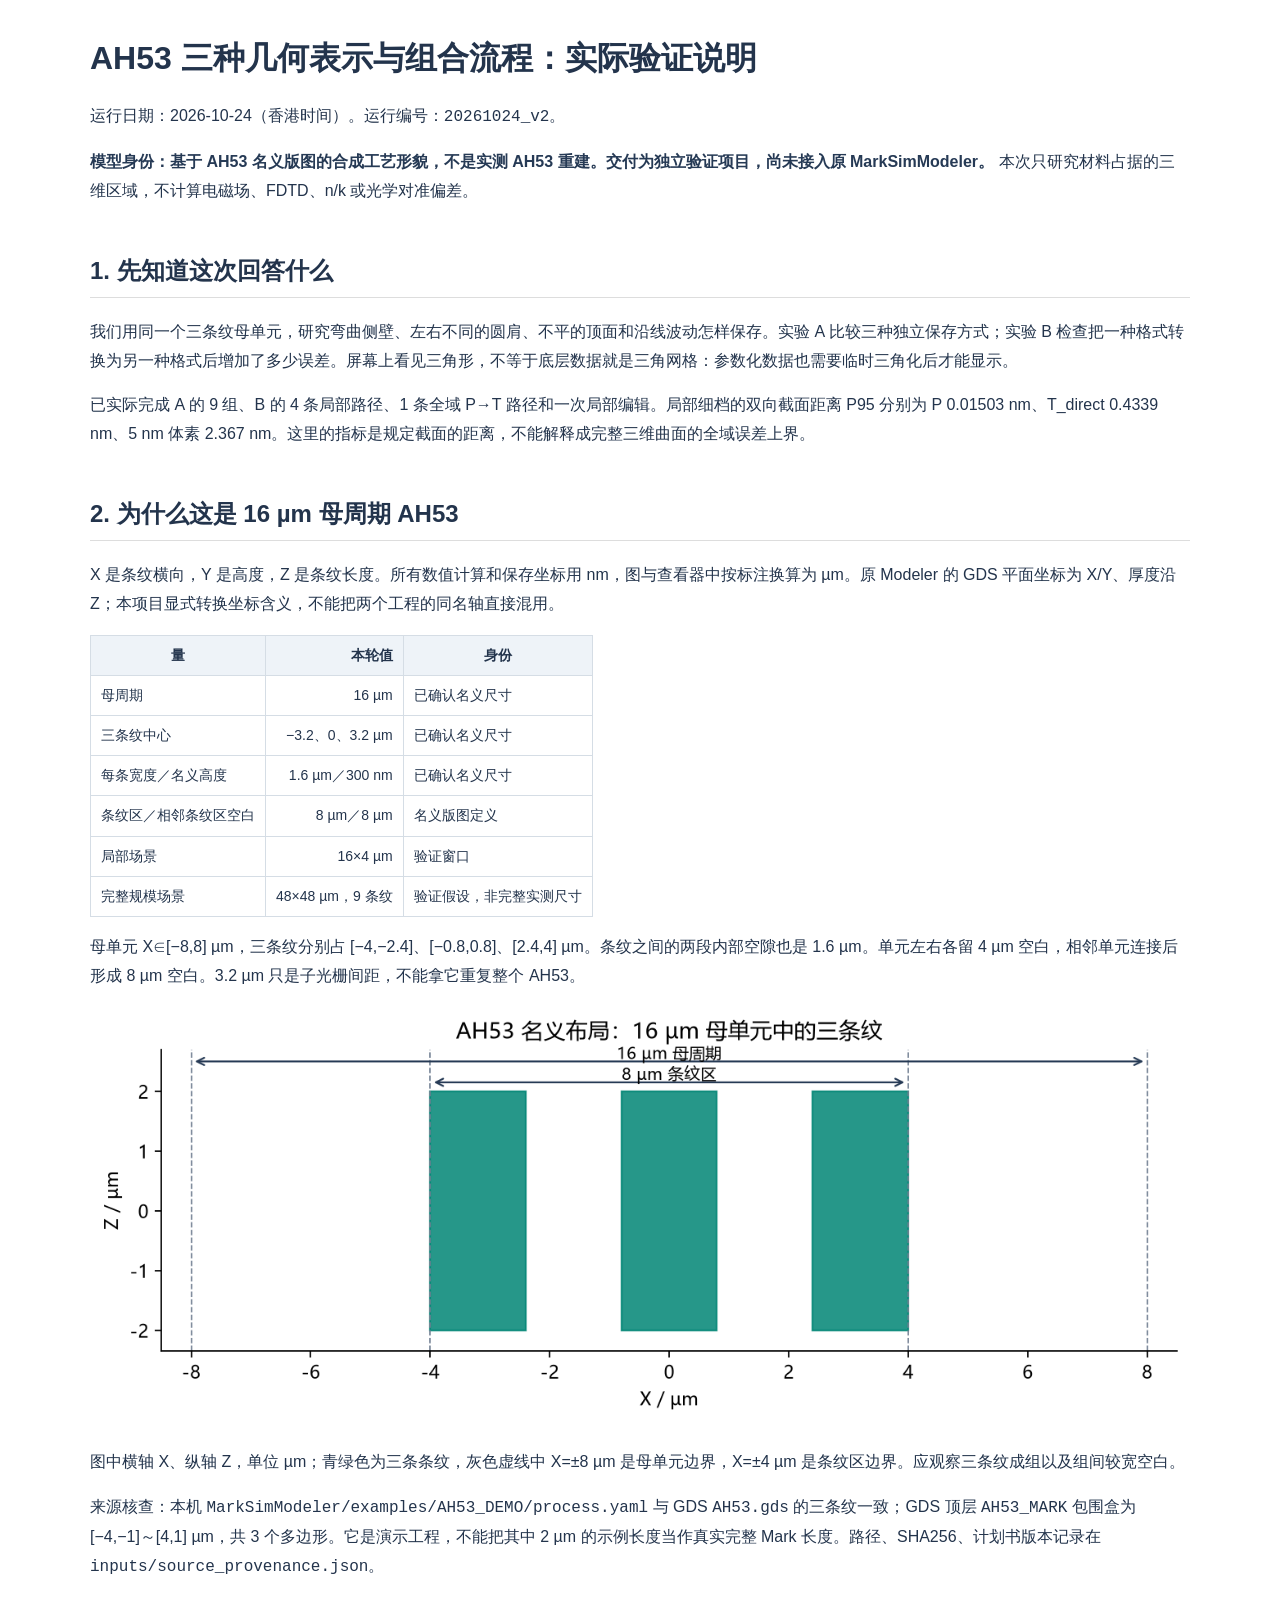
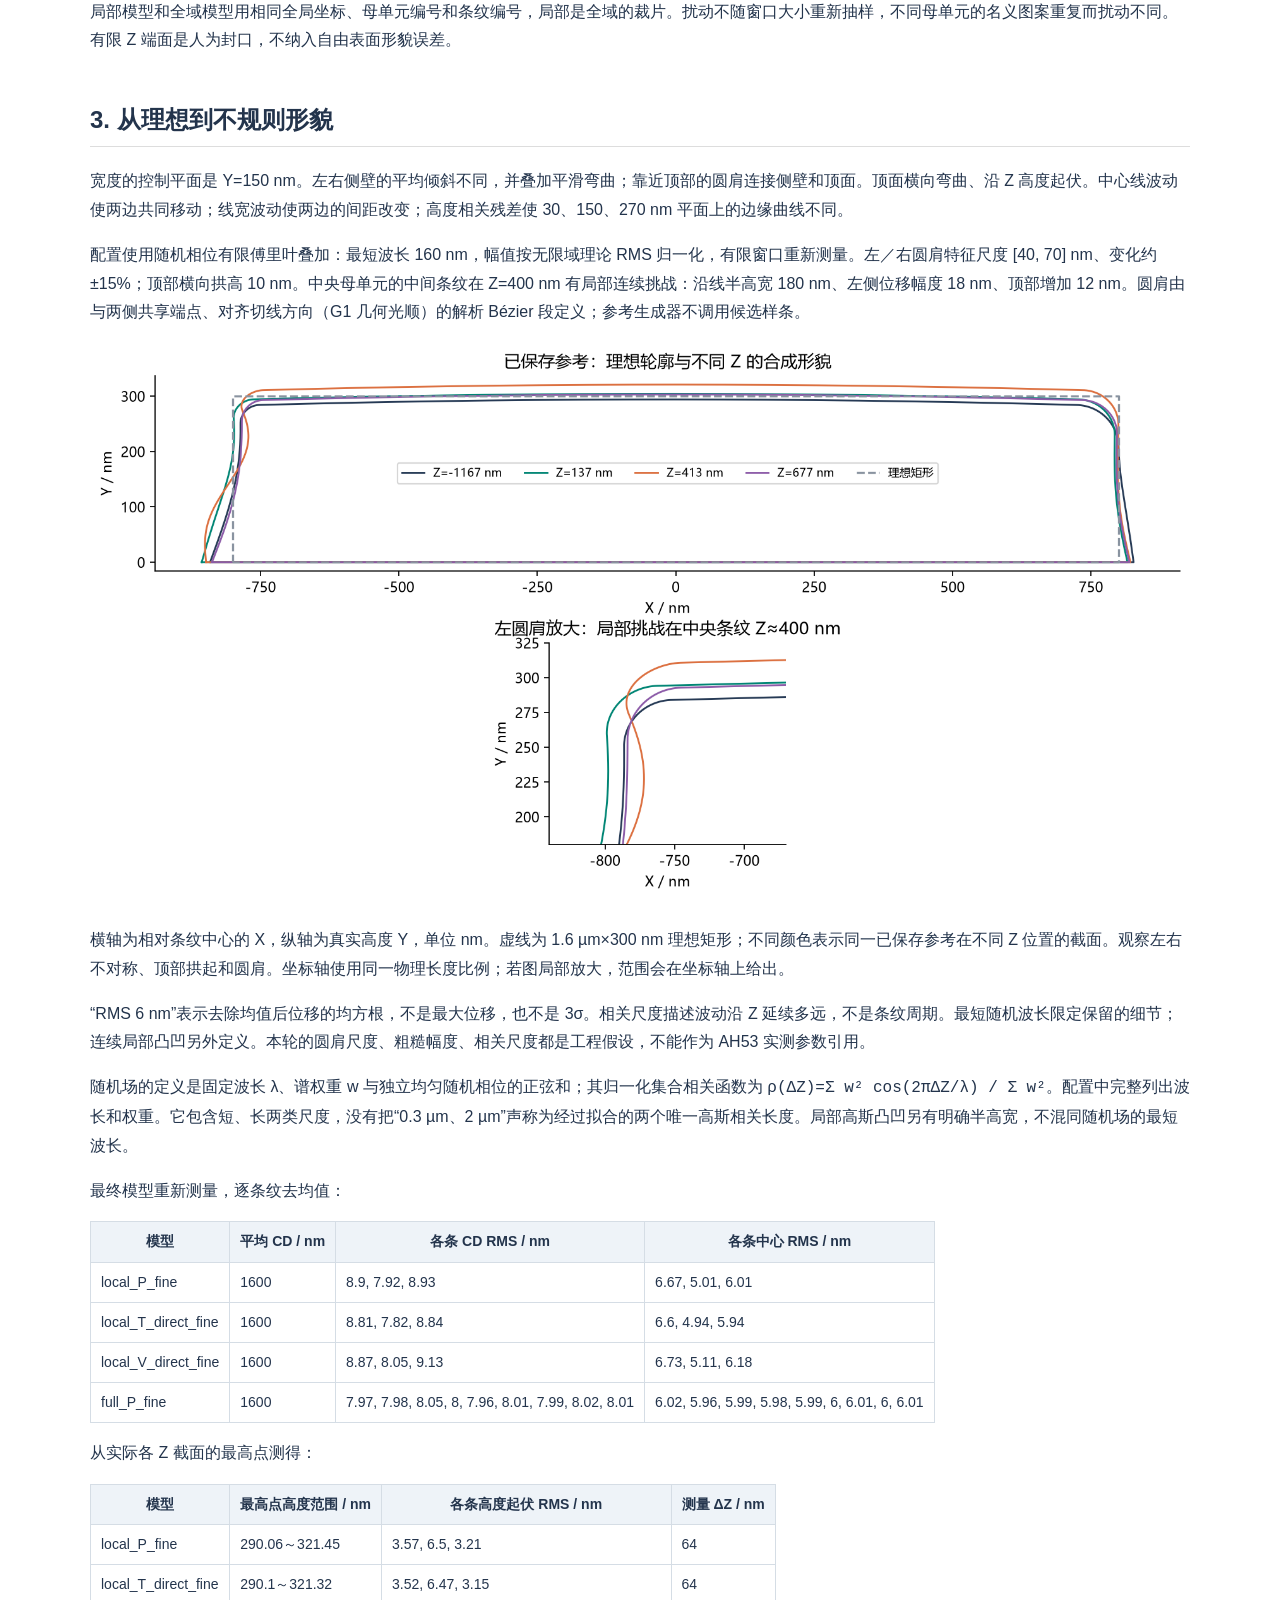
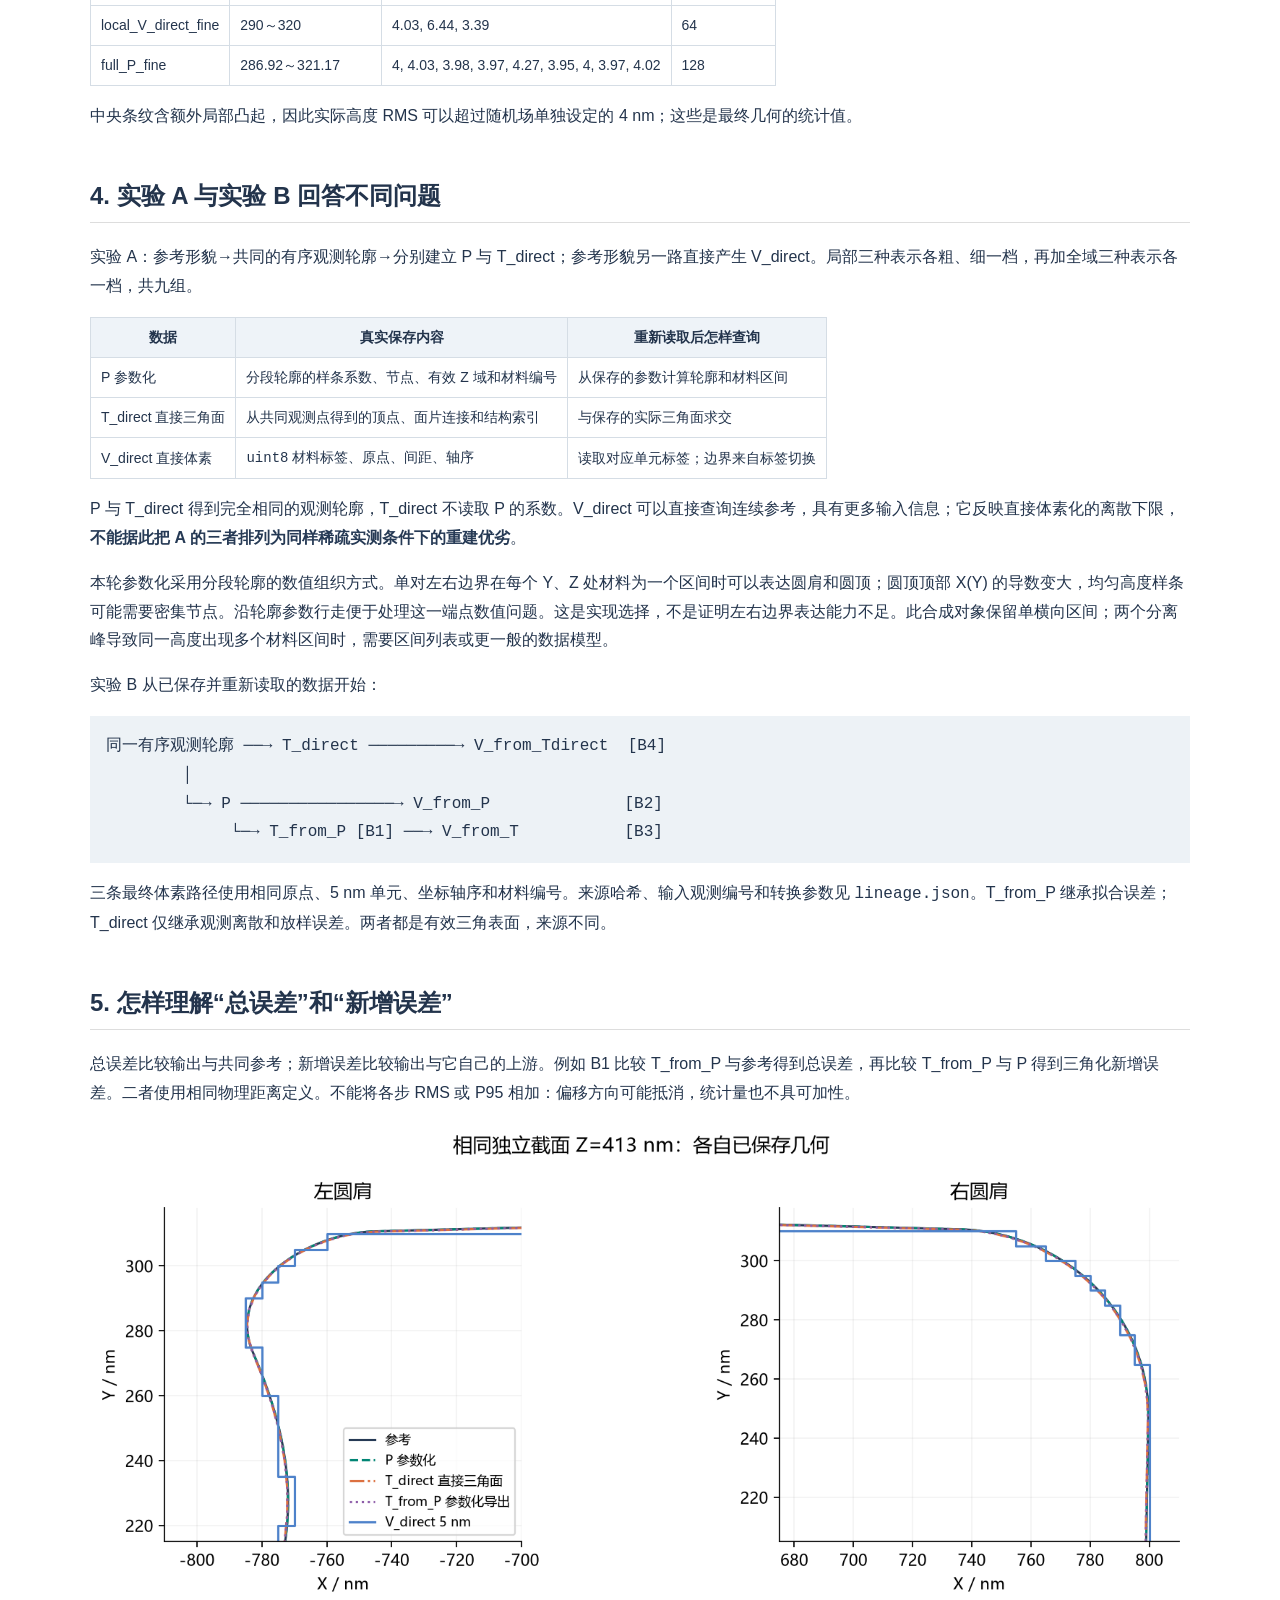
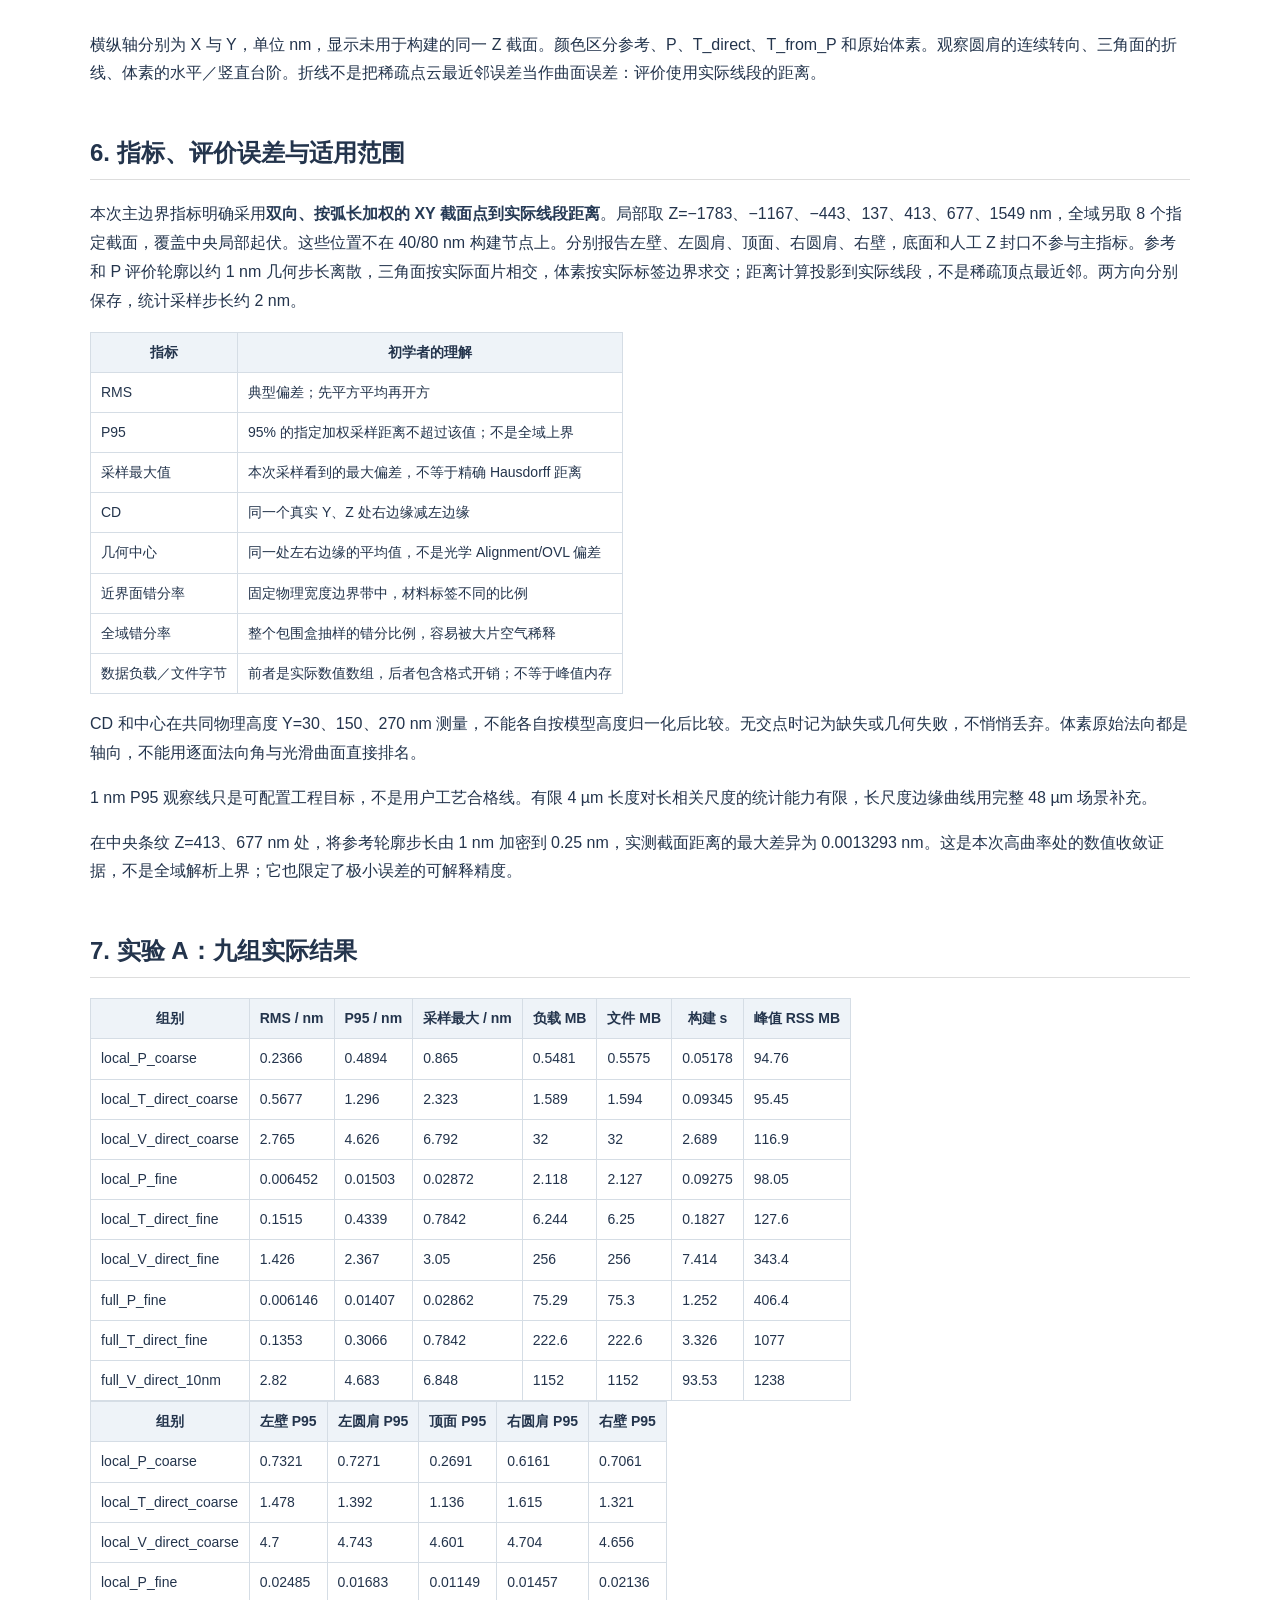
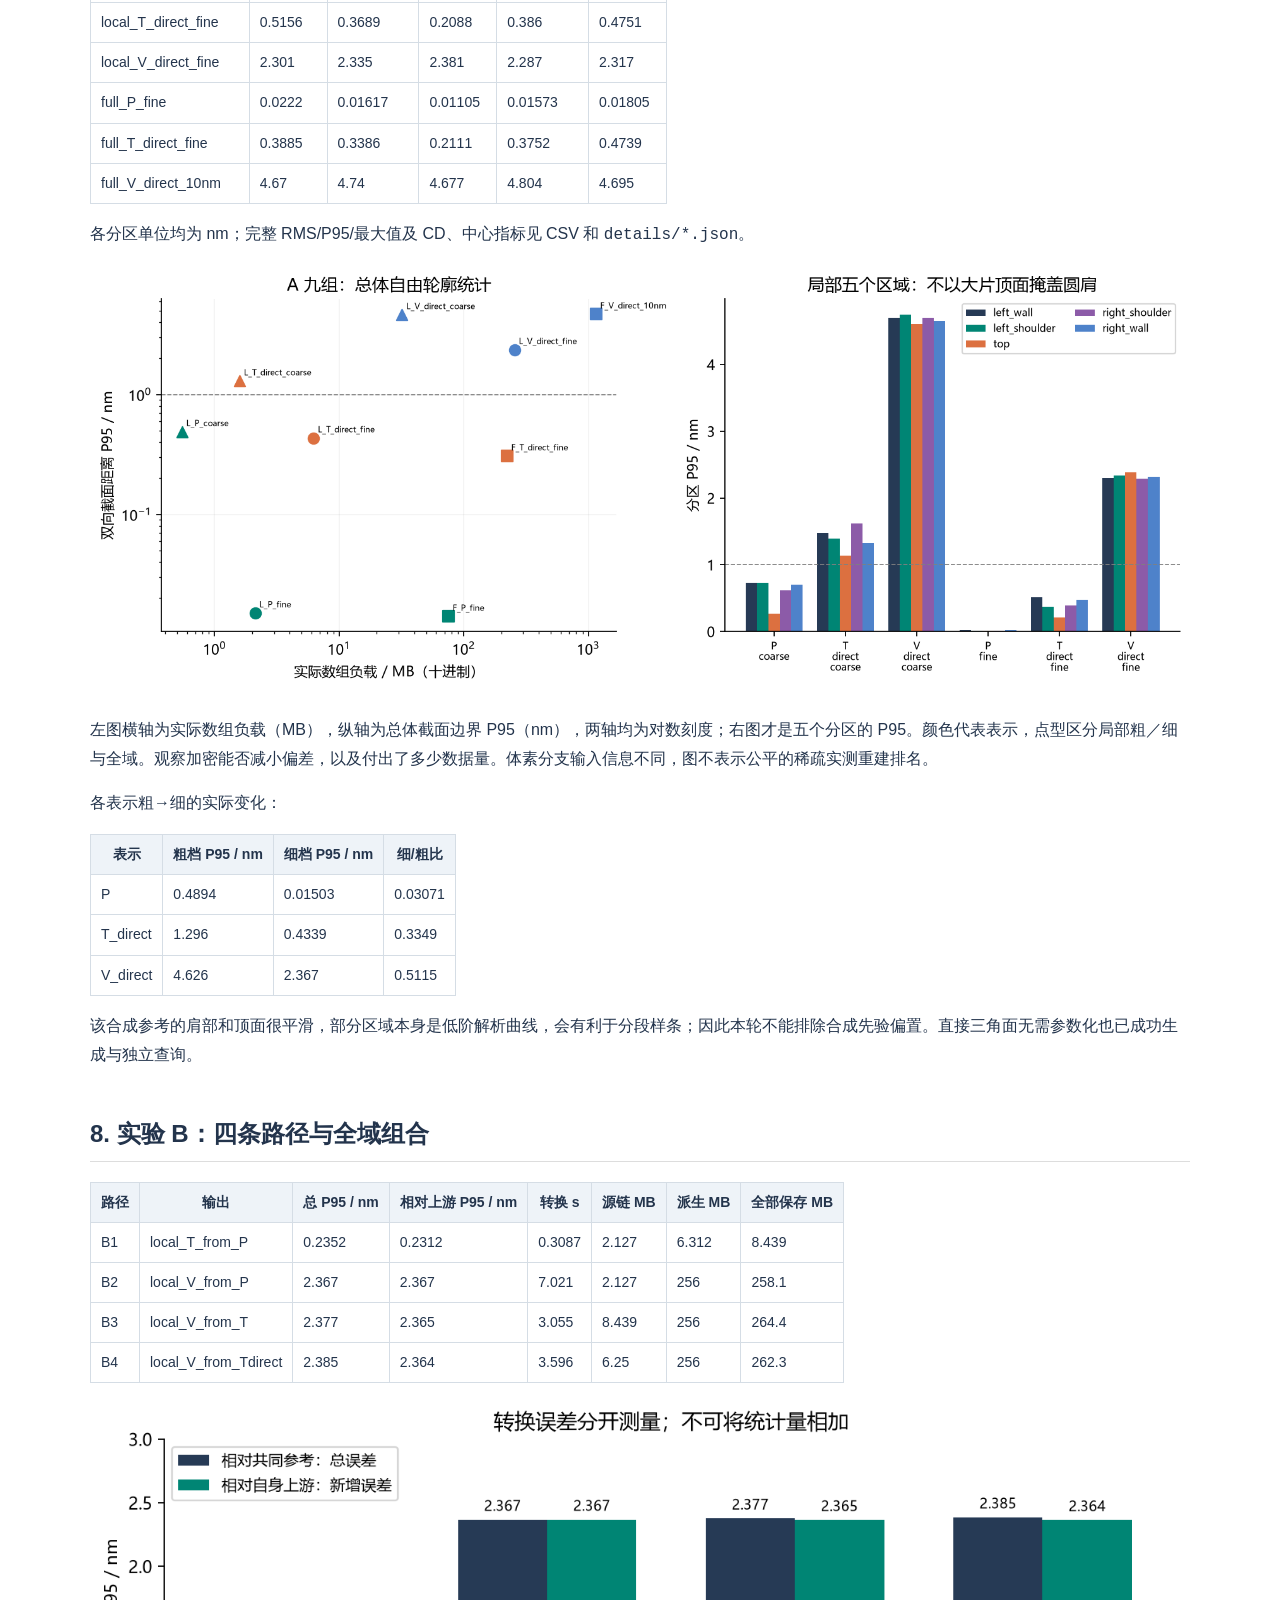
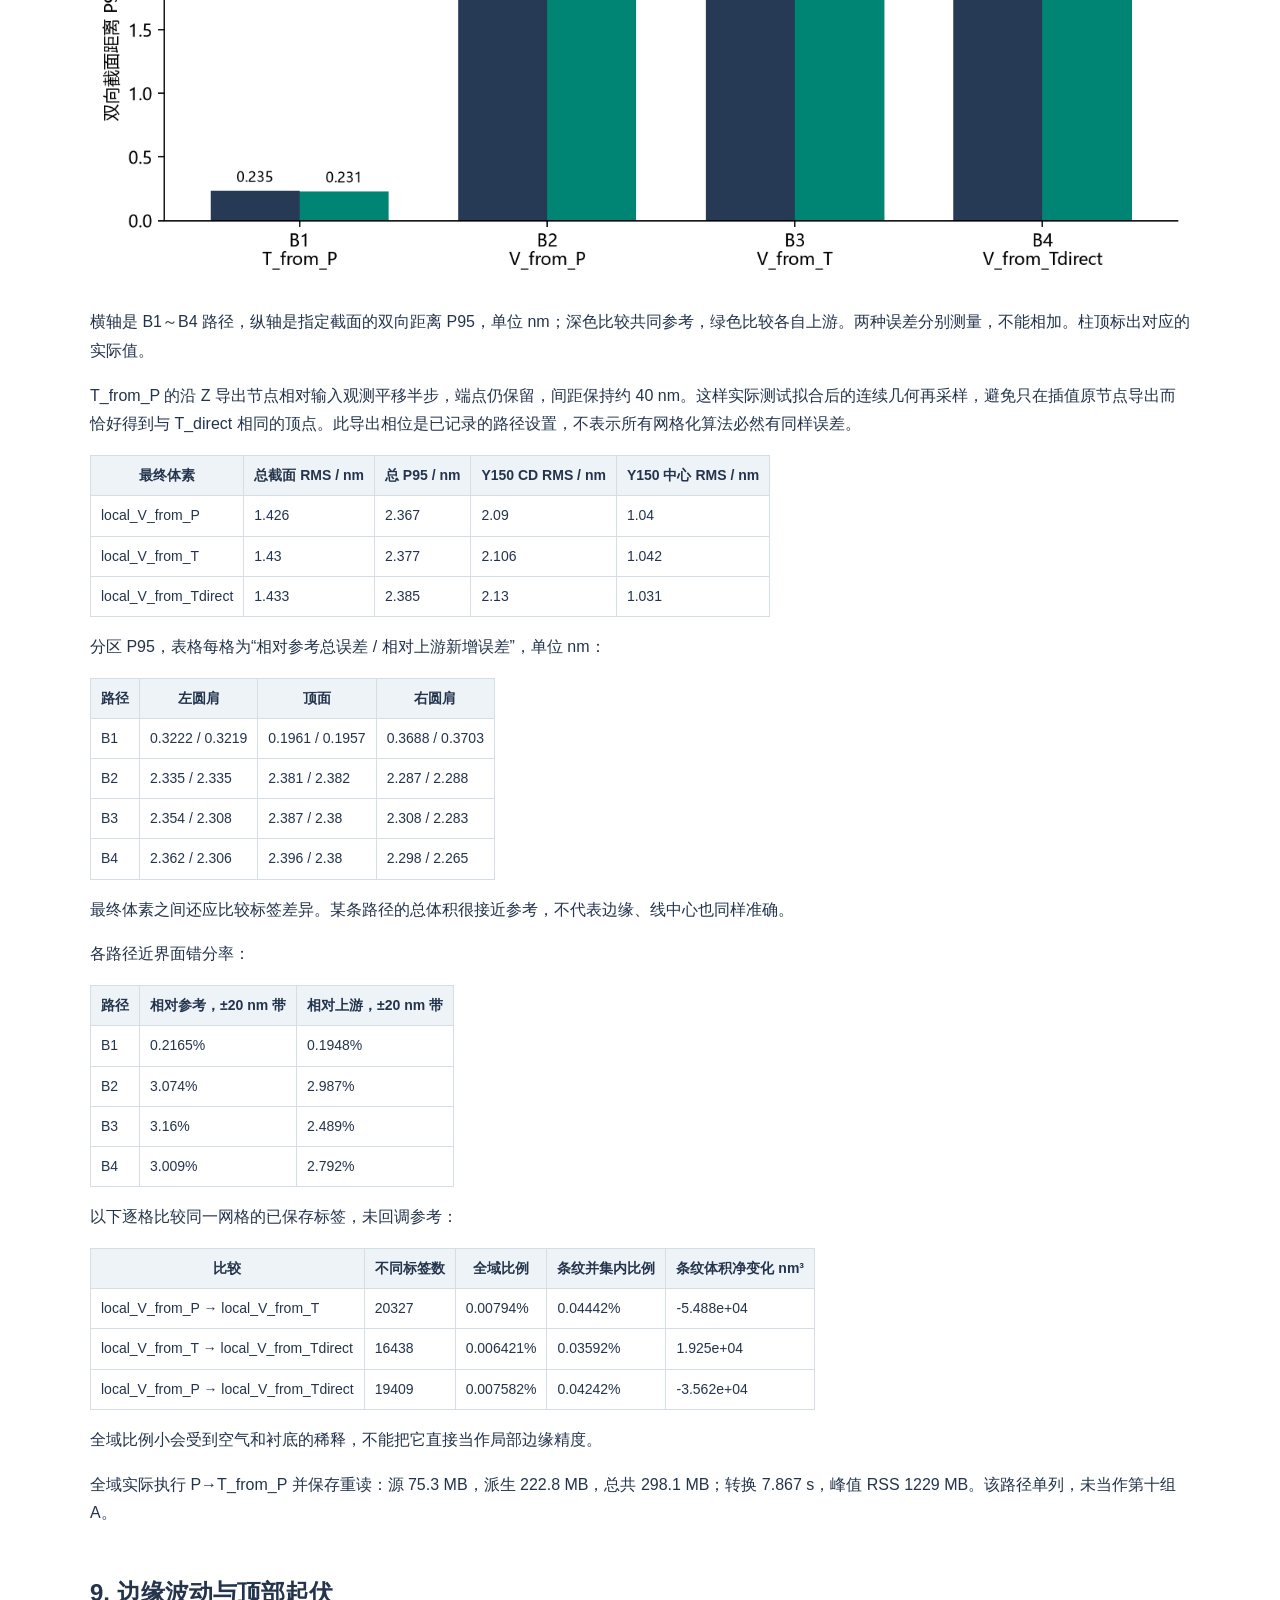
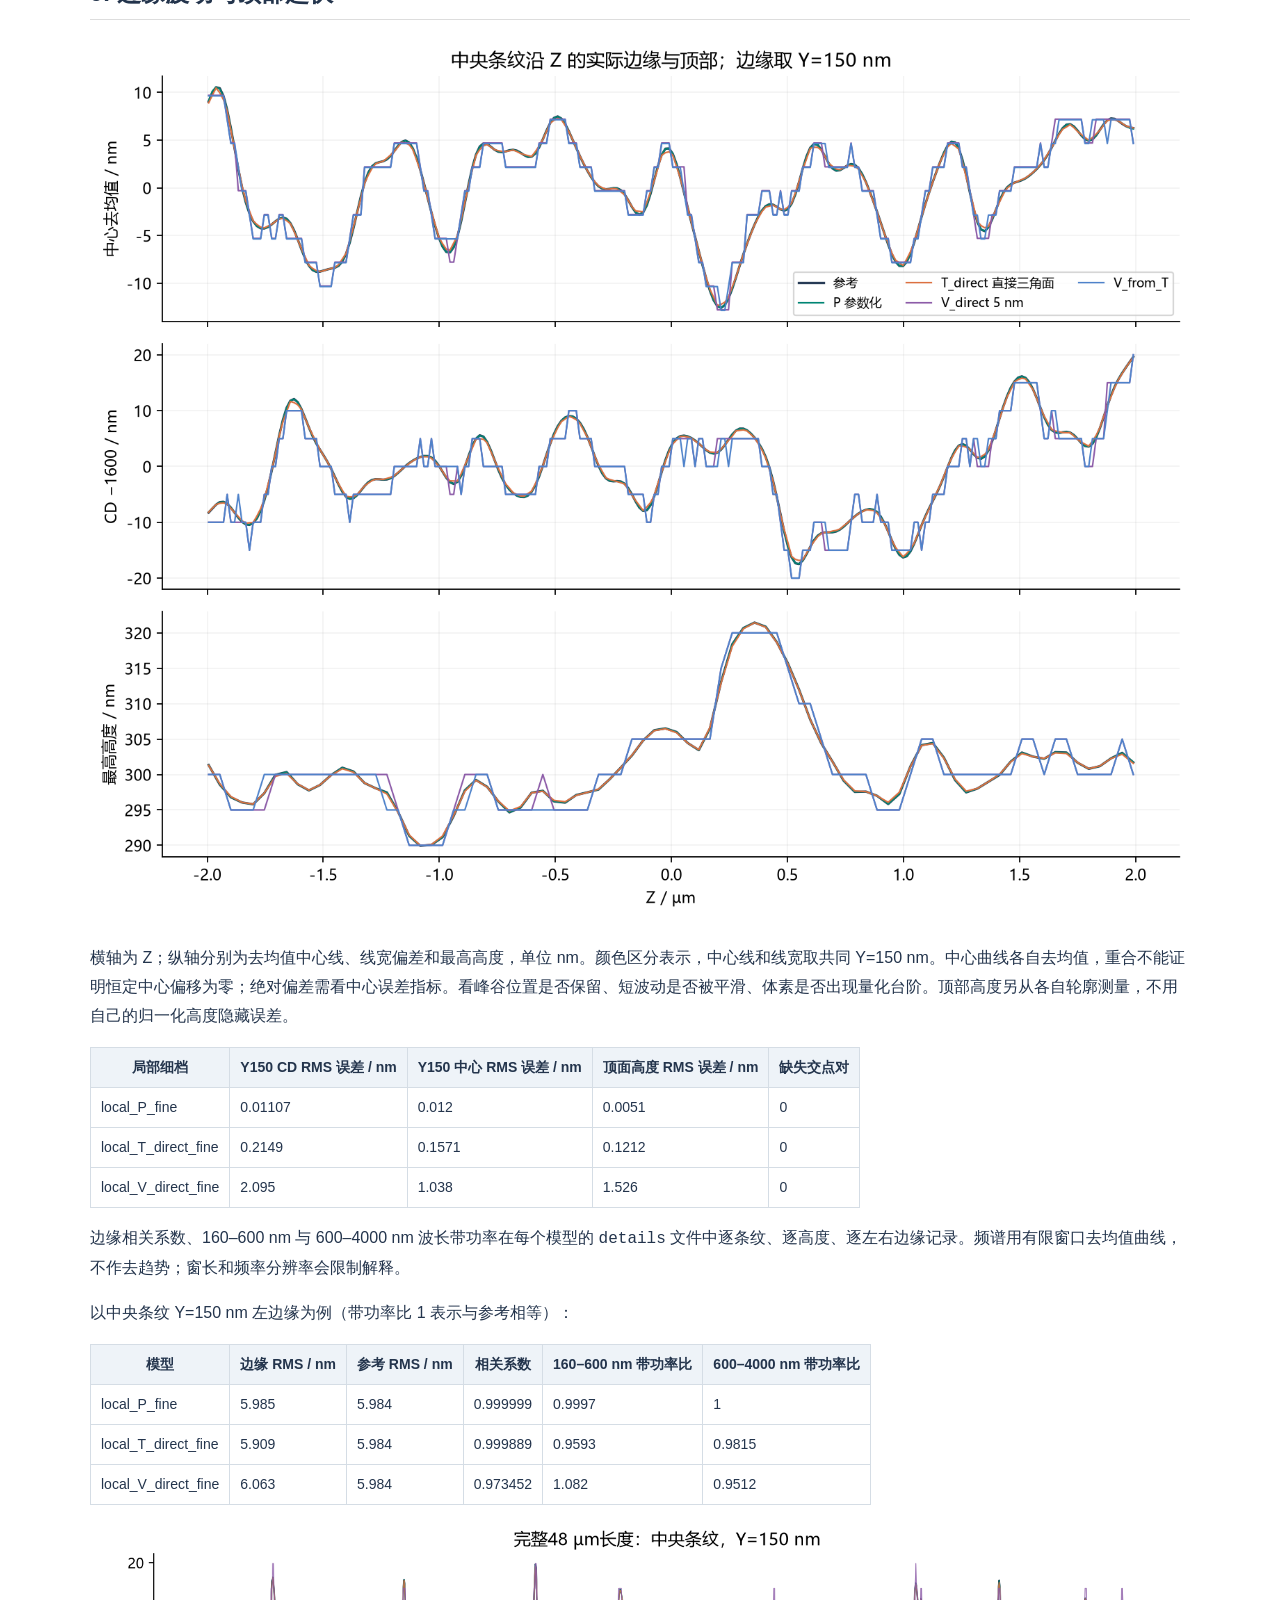
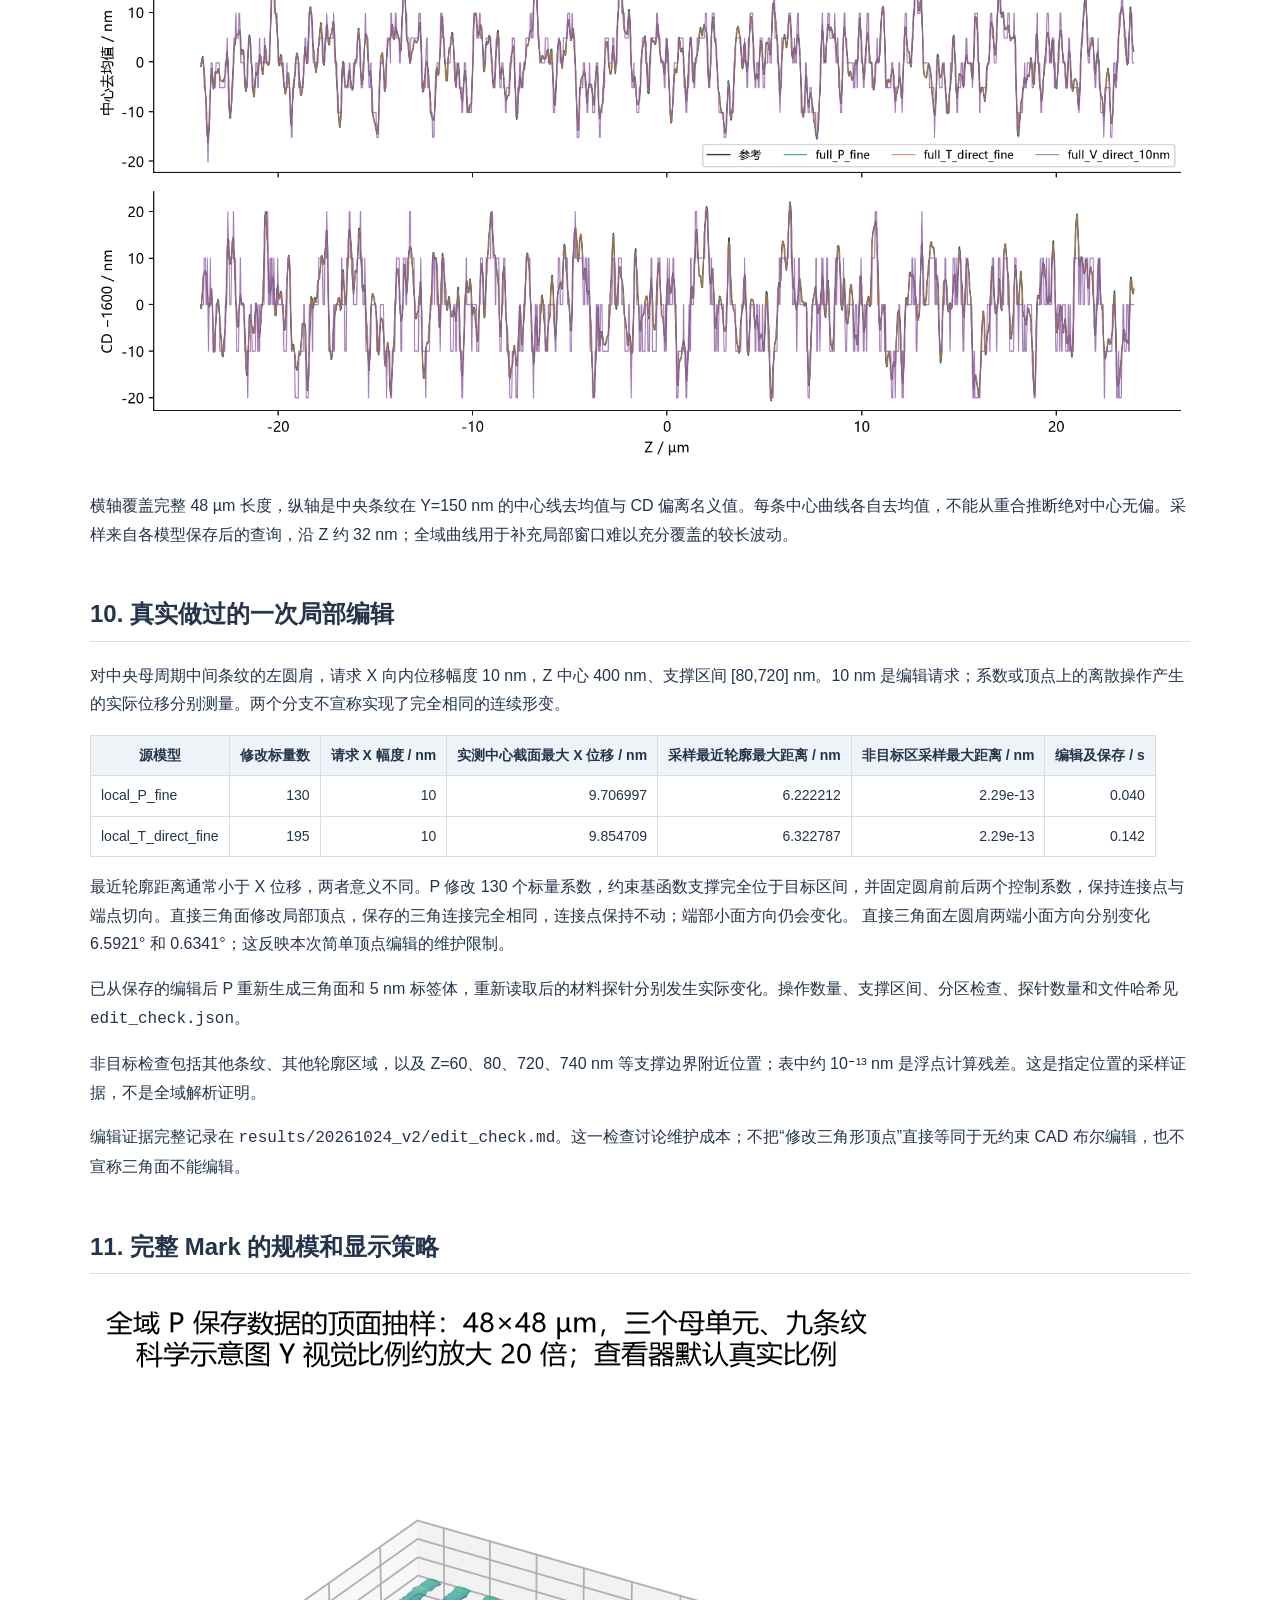
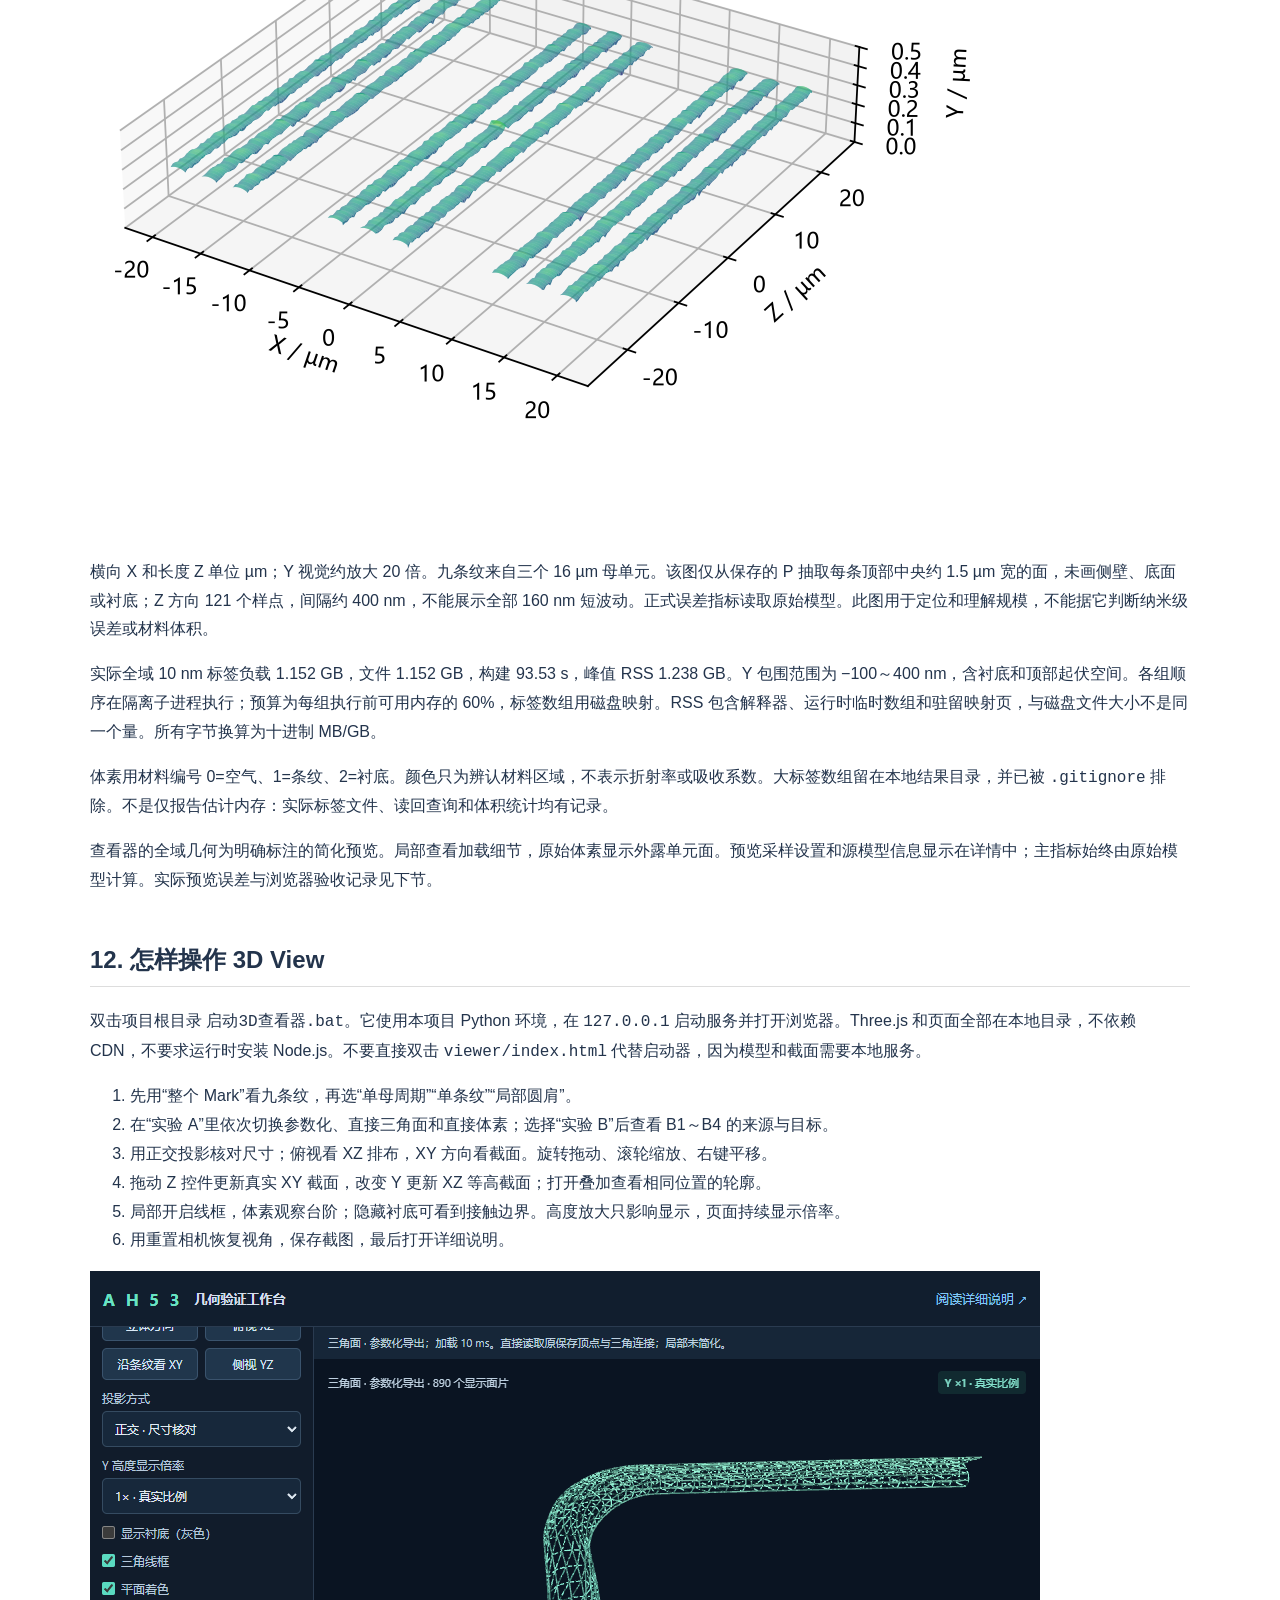
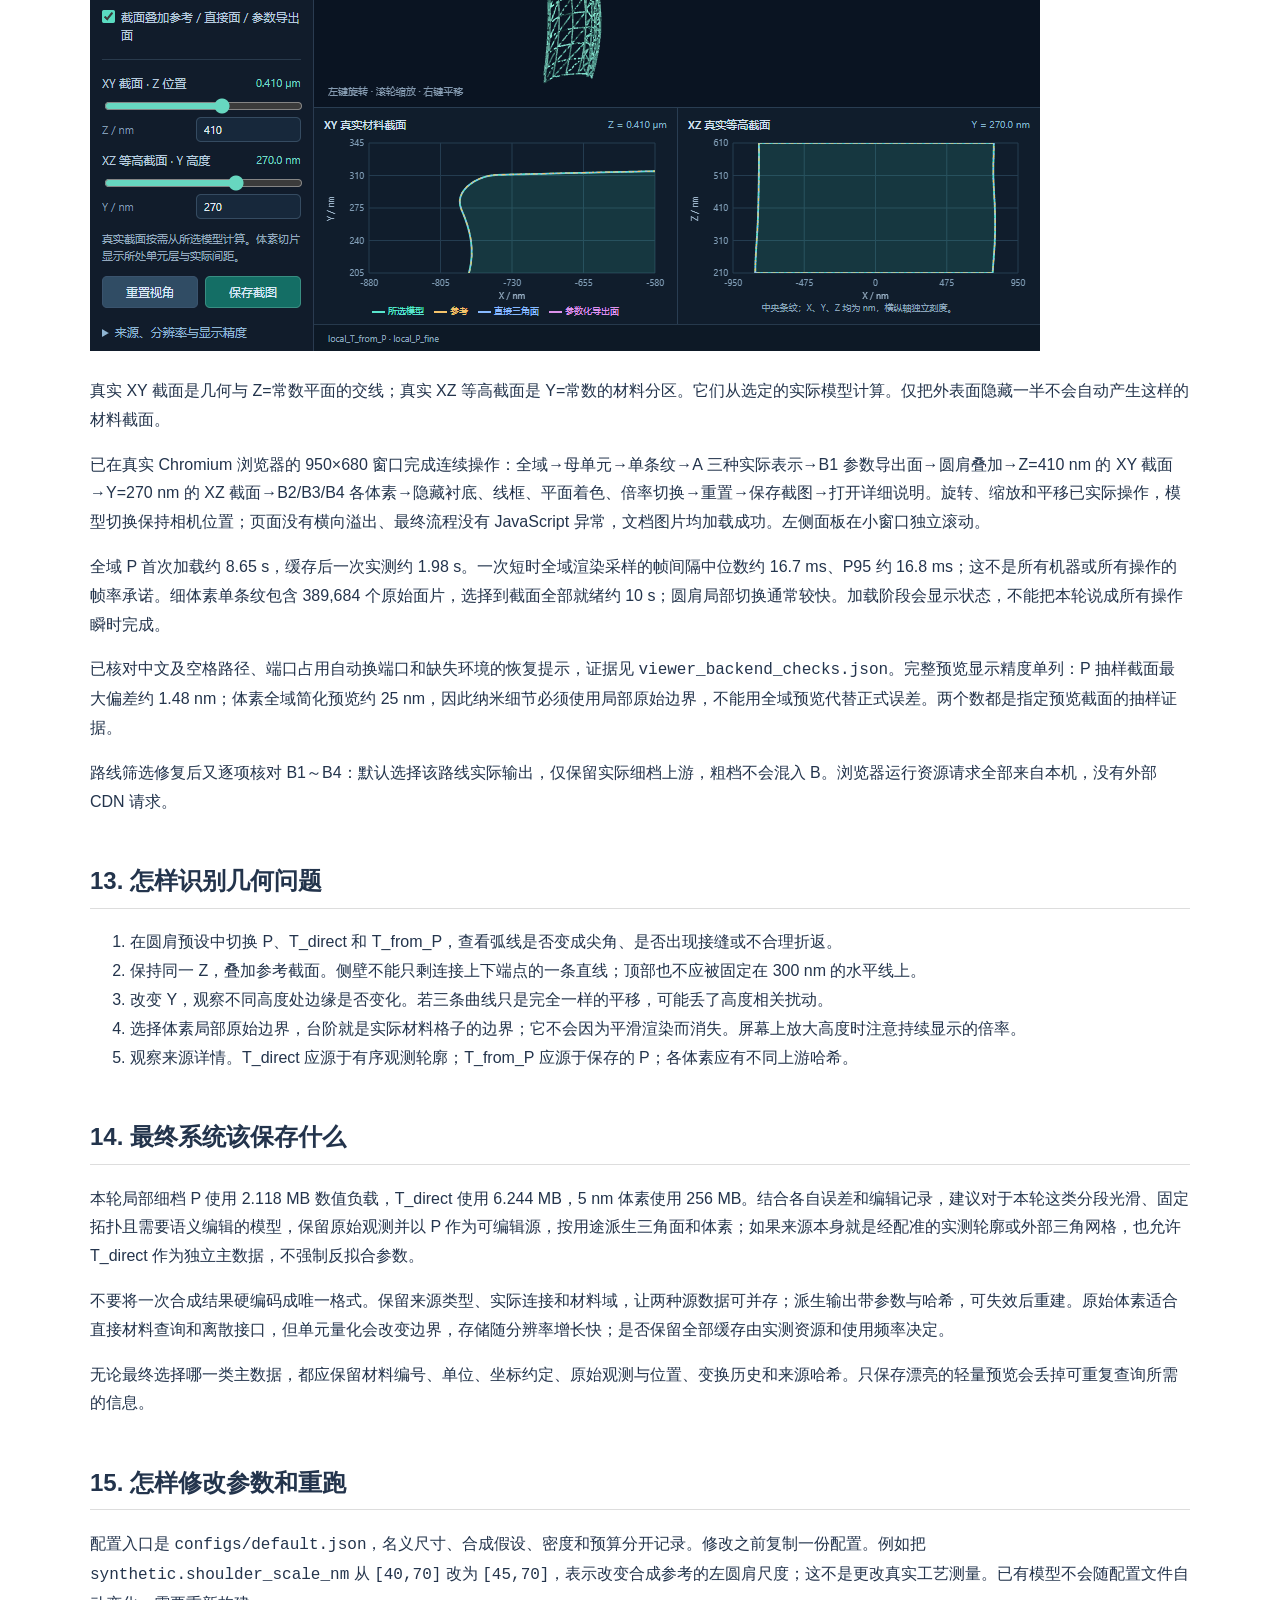
==== commit b94ca0bb: "Explain P and T construction with sweep diagrams and interactive example" ====
--- a/3D-Geometry/ah53-geometry-validation/AH53_三种几何表示验证_技术验证报告.html
+++ b/3D-Geometry/ah53-geometry-validation/AH53_三种几何表示验证_技术验证报告.html
@@ -53,8 +53,8 @@
 <p>来源核查：本机 <code>MarkSimModeler/examples/AH53_DEMO/process.yaml</code> 与 GDS <code>AH53.gds</code> 的三条纹一致；GDS 顶层 <code>AH53_MARK</code> 包围盒为 [−4,−1]～[4,1] µm，共 3 个多边形。它是演示工程，不能把其中 2 µm 的示例长度当作真实完整 Mark 长度。路径、SHA256、计划书版本记录在 <code>inputs/source_provenance.json</code>。</p>
 <p>局部模型和全域模型用相同全局坐标、母单元编号和条纹编号，局部是全域的裁片。扰动不随窗口大小重新抽样，不同母单元的名义图案重复而扰动不同。有限 Z 端面是人为封口，不纳入自由表面形貌误差。</p>
 <h2 id="3">3. 从理想到不规则形貌</h2>
-<p>宽度的控制平面是 Y=150 nm。左右侧壁的平均倾斜不同，并叠加连续曲率；靠近顶部的圆肩连接侧壁和顶面。顶面横向弯曲、沿 Z 高度起伏。中心线波动使两边共同移动；线宽波动使两边的间距改变；高度相关残差使 30、150、270 nm 平面上的边缘曲线不同。</p>
-<p>配置使用随机相位有限傅里叶叠加：最短波长 160 nm，幅值按无限域理论 RMS 归一化，有限窗口重新测量。左／右圆肩特征尺度 [40, 70] nm、变化约 ±15%；顶部横向拱高 10 nm。中央母单元的中间条纹在 Z=400 nm 有局部连续挑战：沿线半高宽 180 nm、左侧位移幅度 18 nm、顶部增加 12 nm。圆肩由与两侧共享端点、匹配切线的解析 Bézier 段定义；参考生成器不调用候选样条。</p>
+<p>宽度的控制平面是 Y=150 nm。左右侧壁的平均倾斜不同，并叠加平滑弯曲；靠近顶部的圆肩连接侧壁和顶面。顶面横向弯曲、沿 Z 高度起伏。中心线波动使两边共同移动；线宽波动使两边的间距改变；高度相关残差使 30、150、270 nm 平面上的边缘曲线不同。</p>
+<p>配置使用随机相位有限傅里叶叠加：最短波长 160 nm，幅值按无限域理论 RMS 归一化，有限窗口重新测量。左／右圆肩特征尺度 [40, 70] nm、变化约 ±15%；顶部横向拱高 10 nm。中央母单元的中间条纹在 Z=400 nm 有局部连续挑战：沿线半高宽 180 nm、左侧位移幅度 18 nm、顶部增加 12 nm。圆肩由与两侧共享端点、对齐切线方向（G1 几何光顺）的解析 Bézier 段定义；参考生成器不调用候选样条。</p>
 <p><img alt="理想与合成截面对照" src="results/20261024_v2/figures/02_cross_sections.png" /></p>
 <p>横轴为相对条纹中心的 X，纵轴为真实高度 Y，单位 nm。虚线为 1.6 µm×300 nm 理想矩形；不同颜色表示同一已保存参考在不同 Z 位置的截面。观察左右不对称、顶部拱起和圆肩。坐标轴使用同一物理长度比例；若图局部放大，范围会在坐标轴上给出。</p>
 <p>“RMS 6 nm”表示去除均值后位移的均方根，不是最大位移，也不是 3σ。相关尺度描述波动沿 Z 延续多远，不是条纹周期。最短随机波长限定保留的细节；连续局部凸凹另外定义。本轮的圆肩尺度、粗糙幅度、相关尺度都是工程假设，不能作为 AH53 实测参数引用。</p>
